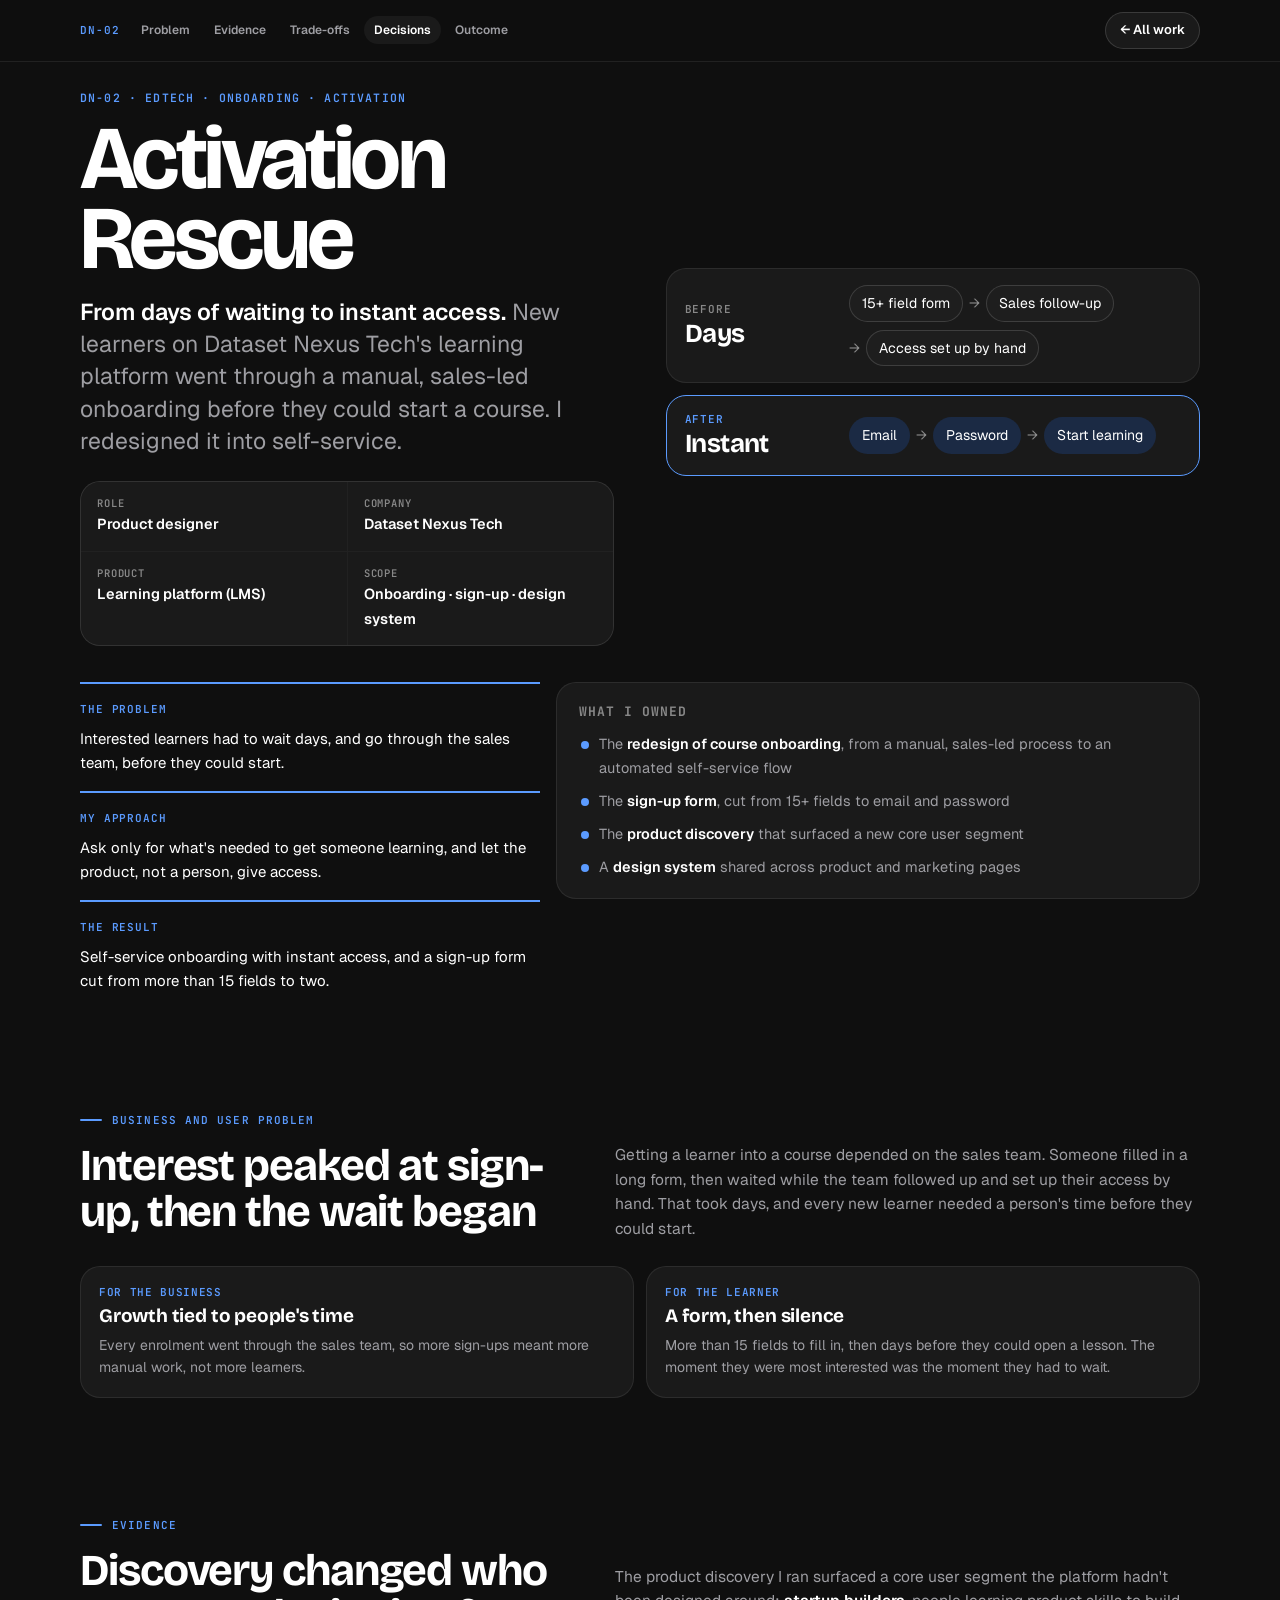
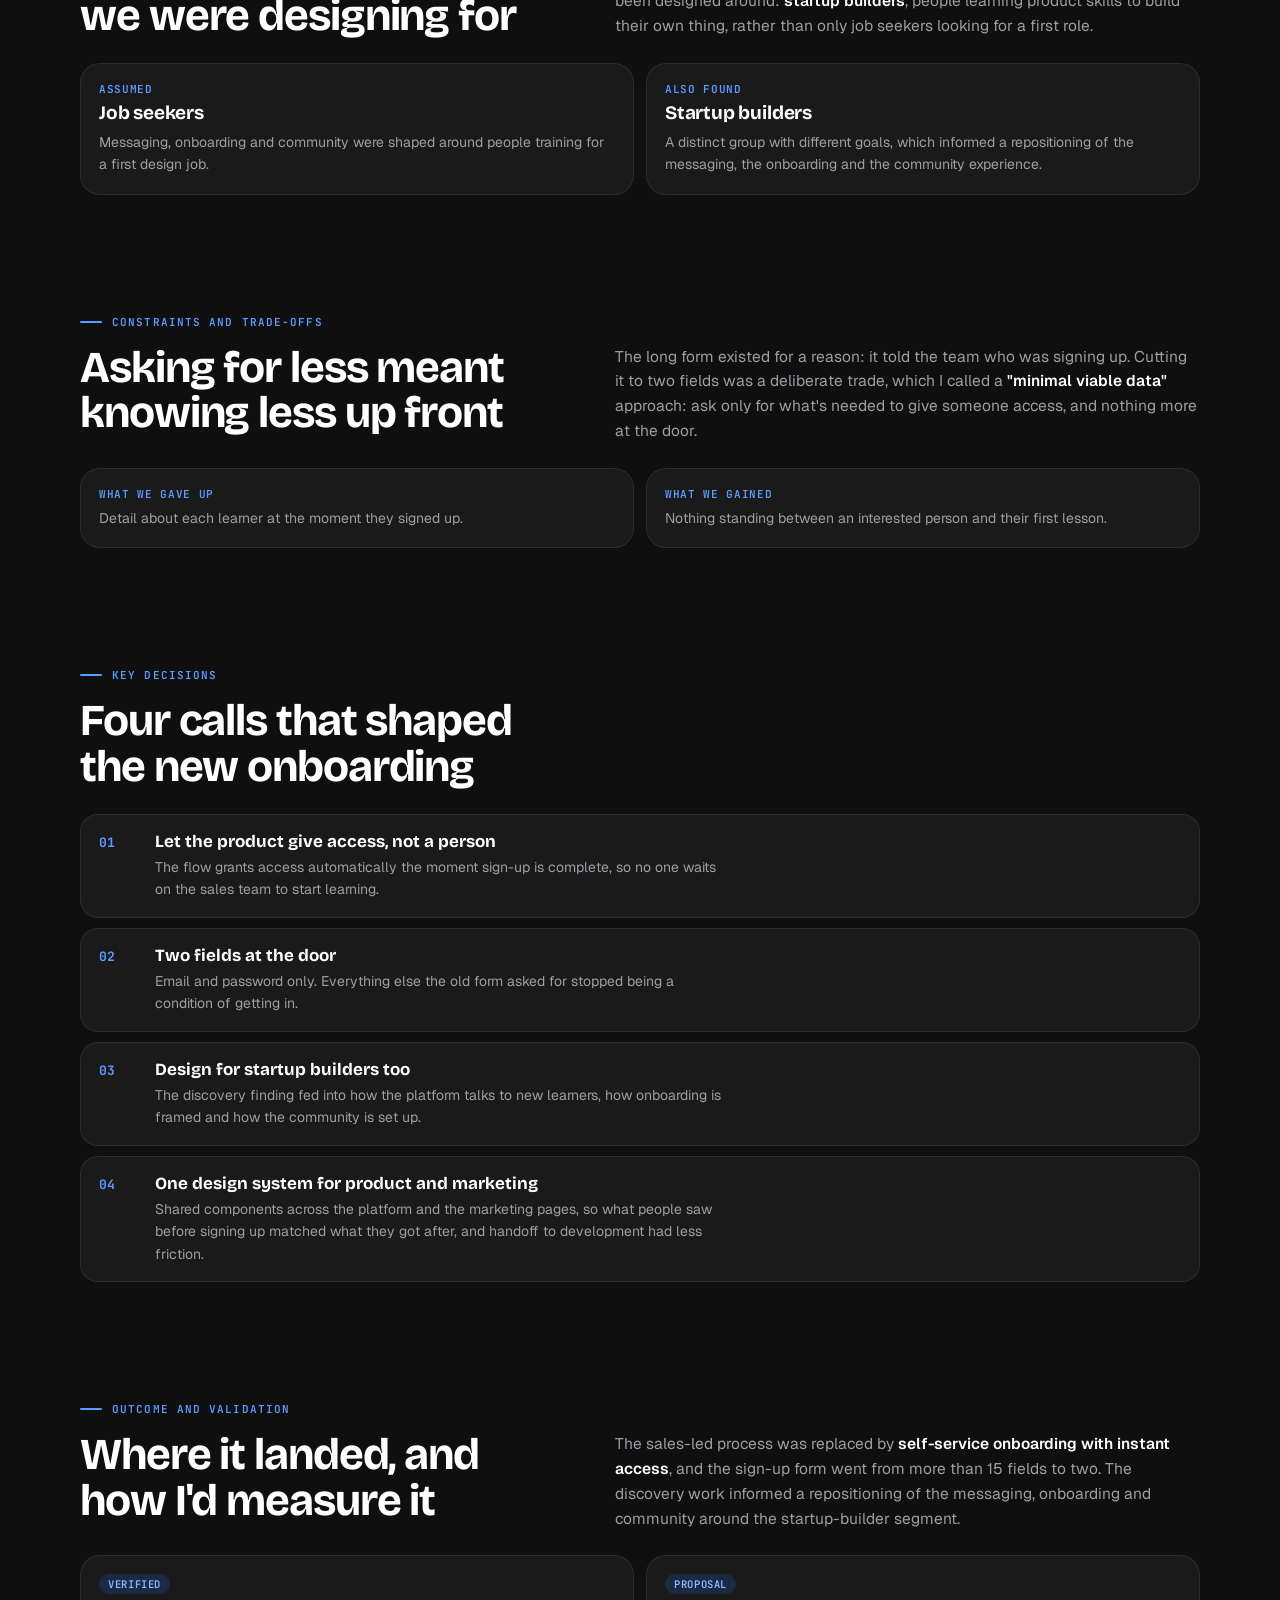
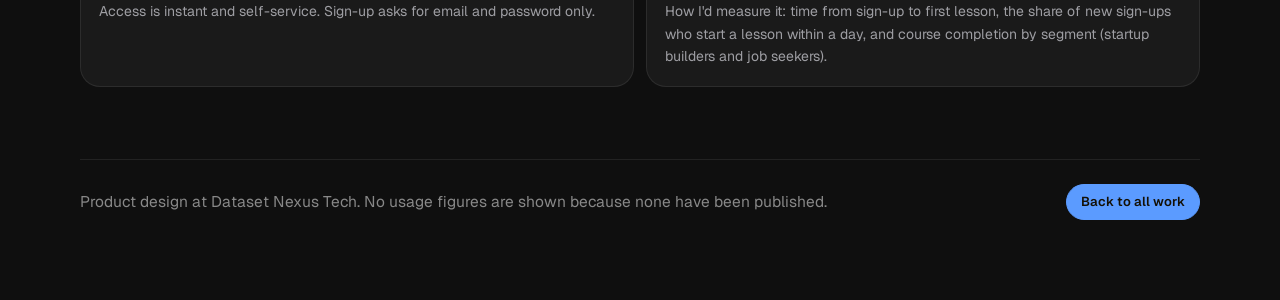
==== activation-rescue.html @ bf66db70 "Upgrade portfolio: new hero, selected work, and three new case studies Reposition the homepage aroun" ====
<!doctype html>
<html lang="en">
<head>
<meta charset="utf-8">
<meta name="viewport" content="width=device-width,initial-scale=1,viewport-fit=cover">
<meta name="description" content="Activation Rescue: how Chukwuebuka Ogoke redesigned Dataset Nexus Tech&#x27;s sales-led onboarding into self-service with instant access, and cut sign-up from 15+ fields to two.">
<meta name="color-scheme" content="light dark">
<link rel="canonical" href="https://chukwuebukasportfolio.vercel.app/activation-rescue">
<meta property="og:type" content="article">
<meta property="og:site_name" content="Ogoke Works">
<meta property="og:title" content="Activation Rescue: from days of waiting to instant access">
<meta property="og:description" content="Activation Rescue: how Chukwuebuka Ogoke redesigned Dataset Nexus Tech&#x27;s sales-led onboarding into self-service with instant access, and cut sign-up from 15+ fields to two.">
<meta property="og:url" content="https://chukwuebukasportfolio.vercel.app/activation-rescue">
<meta property="og:image" content="https://chukwuebukasportfolio.vercel.app/og.jpg">
<meta property="og:image:width" content="1200">
<meta property="og:image:height" content="630">
<meta name="twitter:card" content="summary_large_image">
<link rel="icon" href="data:image/svg+xml,%3Csvg xmlns='http://www.w3.org/2000/svg' viewBox='0 0 34 34'%3E%3Cpolygon points='17,3 31,10 17,17 3,10' fill='%232F64F2'/%3E%3Cpolygon points='3,10 17,17 17,31 3,24' fill='%232F64F2' opacity='.55'/%3E%3Cpolygon points='31,10 17,17 17,31 31,24' fill='%232F64F2' opacity='.8'/%3E%3C/svg%3E">
<style>html,body{margin:0}img{max-width:100%}[hidden]{display:none!important}:root{padding-top:env(safe-area-inset-top,0px);padding-bottom:env(safe-area-inset-bottom,0px)}</style>
<title>Activation Rescue case study · Chukwuebuka Ogoke</title>
<link rel="preconnect" href="https://fonts.googleapis.com">
<link rel="preconnect" href="https://fonts.gstatic.com" crossorigin>
<link rel="stylesheet" href="https://fonts.googleapis.com/css2?family=Bricolage+Grotesque:opsz,wght@12..96,500;12..96,700;12..96,800&family=Geist:wght@400;500;600;700&family=JetBrains+Mono:wght@500;600&display=swap">
<link rel="stylesheet" href="/assets/site.css?v=10">
</head>
<body class="case-page">
<main class="sheet" id="case">
  <article class="cs t-dnt" id="csBody" aria-labelledby="csTitle">
    <div class="bar-top">
      <span class="crumb">DN-02</span>
      <nav class="toc" id="csToc" aria-label="Case study sections">
        <a href="#cs-problem">Problem</a><a href="#cs-evidence">Evidence</a><a href="#cs-constraints">Trade-offs</a><a href="#cs-decisions">Decisions</a><a href="#cs-experience" class="todo-link">Experience</a><a href="#cs-edges" class="todo-link">Edge cases</a><a href="#cs-outcome">Outcome</a><a href="#cs-reflection" class="todo-link">Reflection</a>
      </nav>
      <a class="x" id="csClose" href="/" data-home>← All work</a>
    </div>

    <div class="cover">
      <div class="ctext">
        <p class="kick">DN-02 · Edtech · Onboarding · Activation</p>
        <h1 id="csTitle">Activation Rescue</h1>
        <p class="lead"><b>From days of waiting to instant access.</b> New learners on Dataset Nexus Tech's learning platform went through a manual, sales-led onboarding before they could start a course. I redesigned it into self-service.</p>
        <div class="meta">
          <div><span>Role</span><b>Product designer</b></div>
          <div><span>Company</span><b>Dataset Nexus Tech</b></div>
          <div><span>Product</span><b>Learning platform (LMS)</b></div>
          <div><span>Scope</span><b>Onboarding · sign-up · design system</b></div>
        </div>
        <p class="todo">Add team size, timeline (start and end of this project) and current status of the flow.</p>
      </div>
      <div class="cart cart-flow" aria-hidden="true">
        <div class="journey">
          <div class="jrow"><span class="jk">Before<b>Days</b></span><ol><li><span>15+ field form</span></li><li><span>Sales follow-up</span></li><li><span>Access set up by hand</span></li></ol></div>
          <div class="jrow after"><span class="jk">After<b>Instant</b></span><ol><li><span>Email</span></li><li><span>Password</span></li><li><span>Start learning</span></li></ol></div>
        </div>
      </div>
    </div>
    <div class="summary">
    <div class="glance">
      <div><span>The problem</span><p>Interested learners had to wait days, and go through the sales team, before they could start.</p></div>
      <div><span>My approach</span><p>Ask only for what's needed to get someone learning, and let the product, not a person, give access.</p></div>
      <div><span>The result</span><p>Self-service onboarding with instant access, and a sign-up form cut from more than 15 fields to two.</p></div>
    </div>
    <div class="owned">
      <h2>What I owned</h2>
      <ul>
        <li>The <b>redesign of course onboarding</b>, from a manual, sales-led process to an automated self-service flow</li>
        <li>The <b>sign-up form</b>, cut from 15+ fields to email and password</li>
        <li>The <b>product discovery</b> that surfaced a new core user segment</li>
        <li>A <b>design system</b> shared across product and marketing pages</li>
      </ul>
    </div>
    </div>

    <section id="cs-problem">
      <span class="eb">Business and user problem</span>
      <h2>Interest peaked at sign-up, then the wait began</h2>
      <p>Getting a learner into a course depended on the sales team. Someone filled in a long form, then waited while the team followed up and set up their access by hand. That took days, and every new learner needed a person's time before they could start.</p>
      <div class="cards">
        <div class="card"><span class="k">For the business</span><h3>Growth tied to people's time</h3><p>Every enrolment went through the sales team, so more sign-ups meant more manual work, not more learners.</p></div>
        <div class="card"><span class="k">For the learner</span><h3>A form, then silence</h3><p>More than 15 fields to fill in, then days before they could open a lesson. The moment they were most interested was the moment they had to wait.</p></div>
      </div>
      <p class="todo">Confirm the before-steps shown above (form → sales follow-up → access by hand), and add anything you know about where people dropped off.</p>
    </section>

    <section id="cs-evidence">
      <span class="eb">Evidence</span>
      <h2>Discovery changed who we were designing for</h2>
      <p>The product discovery I ran surfaced a core user segment the platform hadn't been designed around: <b>startup builders</b>, people learning product skills to build their own thing, rather than only job seekers looking for a first role.</p>
      <div class="cards">
        <div class="card"><span class="k">Assumed</span><h3>Job seekers</h3><p>Messaging, onboarding and community were shaped around people training for a first design job.</p></div>
        <div class="card"><span class="k">Also found</span><h3>Startup builders</h3><p>A distinct group with different goals, which informed a repositioning of the messaging, the onboarding and the community experience.</p></div>
      </div>
      <p class="todo">Add how discovery was done (interviews, surveys, sign-up data), roughly how many people, and one or two things you heard that made the startup-builder segment clear. No names needed.</p>
    </section>

    <section id="cs-constraints">
      <span class="eb">Constraints and trade-offs</span>
      <h2>Asking for less meant knowing less up front</h2>
      <p>The long form existed for a reason: it told the team who was signing up. Cutting it to two fields was a deliberate trade, which I called a <b>"minimal viable data"</b> approach: ask only for what's needed to give someone access, and nothing more at the door.</p>
      <div class="cards">
        <div class="card"><span class="k">What we gave up</span><p>Detail about each learner at the moment they signed up.</p></div>
        <div class="card"><span class="k">What we gained</span><p>Nothing standing between an interested person and their first lesson.</p></div>
      </div>
      <p class="todo">Say what happened to the information the old form collected: was it asked later, dropped, or gathered another way? Add any technical or business constraints (payment, course access rules, the LMS itself).</p>
    </section>

    <section id="cs-decisions">
      <span class="eb">Key decisions</span>
      <h2>Four calls that shaped the new onboarding</h2>
      <ol class="finds">
        <li><b>Let the product give access, not a person</b><p>The flow grants access automatically the moment sign-up is complete, so no one waits on the sales team to start learning.</p></li>
        <li><b>Two fields at the door</b><p>Email and password only. Everything else the old form asked for stopped being a condition of getting in.</p></li>
        <li><b>Design for startup builders too</b><p>The discovery finding fed into how the platform talks to new learners, how onboarding is framed and how the community is set up.</p></li>
        <li><b>One design system for product and marketing</b><p>Shared components across the platform and the marketing pages, so what people saw before signing up matched what they got after, and handoff to development had less friction.</p></li>
      </ol>
    </section>

    <section id="cs-experience" class="todo-sec">
      <span class="eb">Product experience</span>
      <h2>The new flow, screen by screen</h2>
      <p class="todo">Add screenshots or redrawn versions of: the old sign-up form, the new two-field sign-up, and the first screen a learner lands on with access. If the screens are confidential, a simplified redraw is fine; we'll label it as one.</p>
    </section>

    <section id="cs-edges" class="todo-sec">
      <span class="eb">Edge cases</span>
      <h2>What a two-field sign-up still has to handle</h2>
      <p class="todo">List the cases the new flow handled, for example: someone who already has an account, an email typo, paid versus free courses, a learner who signs up but never starts. Only include the ones you actually designed for.</p>
    </section>

    <section id="cs-outcome">
      <span class="eb">Outcome and validation</span>
      <h2>Where it landed, and how I'd measure it</h2>
      <p>The sales-led process was replaced by <b>self-service onboarding with instant access</b>, and the sign-up form went from more than 15 fields to two. The discovery work informed a repositioning of the messaging, onboarding and community around the startup-builder segment.</p>
      <div class="cards">
        <div class="card"><span class="label">Verified</span><p>Access is instant and self-service. Sign-up asks for email and password only.</p></div>
        <div class="card"><span class="label">Proposal</span><p>How I'd measure it: time from sign-up to first lesson, the share of new sign-ups who start a lesson within a day, and course completion by segment (startup builders and job seekers).</p></div>
      </div>
      <p class="todo">If you have any before/after numbers (sign-ups, time to first lesson, completion), add them here with their source. Otherwise this section stays as it is.</p>
      <div class="end">
        <span class="note" style="color:var(--c-4)">Product design at Dataset Nexus Tech. No usage figures are shown because none have been published.</span>
        <a class="x gold" id="csClose2" href="/" data-home>Back to all work</a>
      </div>
    </section>

    <section id="cs-reflection" class="todo-sec">
      <span class="eb">Reflection</span>
      <h2>What I'd do differently</h2>
      <p class="todo">One or two honest sentences: what you learned, what you'd test next, or what you'd change about the approach.</p>
    </section>

  </article>
</main>
<div class="lb" id="lb" hidden><img id="lbImg" alt=""><p id="lbCap"></p></div>
<script src="/assets/case.js?v=7" defer></script>
</body>
</html>
---- assets/site.css ----
/* Layout: "Site plan". A drafting-paper shell: statement hero, the BetAlmighty case study as the featured work,
   the isometric city as an interactive index of everything in progress, then principles, about and contact.
   The case study keeps BetAlmighty's own dark gold tokens and lives at /betalmighty. */
:root{
  --bg:#F3F1EC; --bg2:#FAF9F6; --surface:rgba(255,255,255,.78); --solid:#FFFFFF;
  --line:rgba(36,32,24,.11); --ink:#17181C; --muted:#5D5F66; --faint:#6A6C73;
  --accent:#2F5BEA; --accent-soft:rgba(47,91,234,.10); --on-accent:#FFFFFF;
  --good:#167851; --good-soft:rgba(22,120,81,.11); --warn:#925E05; --warn-soft:rgba(146,94,5,.11);
  --violet:#6B4DE0; --violet-soft:rgba(107,77,224,.12);
  --shadow:0 10px 30px rgba(40,34,22,.08), 0 1px 0 rgba(255,255,255,.6) inset;
  --display:"Bricolage Grotesque", "Trebuchet MS", system-ui, sans-serif;
  --body:"Geist", "Segoe UI", system-ui, sans-serif;
  --mono:"JetBrains Mono", ui-monospace, "SFMono-Regular", Menlo, monospace;
  --r:16px;
  /* type: Bricolage only for display moments, Geist for everything that is read */
  --t-display:700 clamp(38px,6.4vw,84px)/1.02 var(--display);
  --t-name:700 clamp(24px,2.8vw,34px)/1.05 var(--display);
  --t-h2:600 clamp(28px,3.6vw,44px)/1.08 var(--body);
  --t-h3:600 21px/1.2 var(--body);
  --t-body:17px;
  --t-label:600 11.5px/1.3 var(--mono);   /* uppercase eyebrows */
  --t-meta:500 13px/1.4 var(--mono);      /* times, codes, places */
  /* project colours come from the buildings on the map */
  --p-ba:#E8A020;
}
@media (prefers-color-scheme: dark){:root:not([data-theme="light"]){
  --bg:#0E0F12; --bg2:#17191E; --surface:rgba(24,26,31,.86); --solid:#181A1F;
  --line:rgba(236,232,222,.11); --ink:#ECEAE4; --muted:#A3A39E; --faint:#84857E;
  --accent:#7DA3FF; --accent-soft:rgba(125,163,255,.15); --on-accent:#0A1325;
  --good:#4FD39C; --good-soft:rgba(79,211,156,.13); --warn:#F3BA58; --warn-soft:rgba(243,186,88,.14);
  --violet:#A894FF; --violet-soft:rgba(168,148,255,.14);
  --shadow:0 14px 36px rgba(0,0,0,.45), 0 1px 0 rgba(255,255,255,.04) inset;
  color-scheme:dark}}
:root[data-theme="dark"]{
  --bg:#0E0F12; --bg2:#17191E; --surface:rgba(24,26,31,.86); --solid:#181A1F;
  --line:rgba(236,232,222,.11); --ink:#ECEAE4; --muted:#A3A39E; --faint:#84857E;
  --accent:#7DA3FF; --accent-soft:rgba(125,163,255,.15); --on-accent:#0A1325;
  --good:#4FD39C; --good-soft:rgba(79,211,156,.13); --warn:#F3BA58; --warn-soft:rgba(243,186,88,.14);
  --violet:#A894FF; --violet-soft:rgba(168,148,255,.14);
  --shadow:0 14px 36px rgba(0,0,0,.45), 0 1px 0 rgba(255,255,255,.04) inset;
  color-scheme:dark}

*{box-sizing:border-box}
body{background:var(--bg);color:var(--ink);font:15px/1.5 var(--body);-webkit-font-smoothing:antialiased}
button{font:inherit;color:inherit;cursor:pointer}
:focus-visible{outline:2px solid var(--accent);outline-offset:2px;border-radius:6px}
.wrap{padding-inline:clamp(16px,4vw,40px);padding-block:10px 24px;max-width:1280px;margin-inline:auto}
html{scroll-behavior:smooth}
@media (prefers-reduced-motion: reduce){html{scroll-behavior:auto}}

/* top bar */
.top{position:sticky;top:10px;z-index:10;display:flex;align-items:center;gap:8px;background:var(--surface);border:1px solid var(--line);border-radius:999px;padding:6px 6px 6px 14px;box-shadow:var(--shadow);backdrop-filter:blur(14px);-webkit-backdrop-filter:blur(14px)}
.brand{display:flex;align-items:center;gap:9px;min-width:0;color:inherit;text-decoration:none;margin-right:auto}
.brand svg{flex:none}
.brand b{font:700 17px/1 var(--display);letter-spacing:-.01em;white-space:nowrap}
.nav{display:flex;gap:2px}
.nav a{color:var(--muted);text-decoration:none;font-size:14px;font-weight:500;padding:8px 12px;border-radius:999px}
.nav a:hover{color:var(--ink);background:var(--accent-soft)}
@keyframes ping{0%{box-shadow:0 0 0 0 var(--good-soft)}70%{box-shadow:0 0 0 7px transparent}100%{box-shadow:0 0 0 0 transparent}}
.tbtn{display:inline-flex;align-items:center;gap:7px;border:1px solid var(--line);background:var(--solid);color:var(--ink);border-radius:999px;padding:8px 14px;font-weight:600;font-size:13px;text-decoration:none;white-space:nowrap}
.tbtn:hover{border-color:var(--accent)}
.tbtn.solid{background:var(--ink);color:var(--bg);border-color:var(--ink)}
.tbtn.solid:hover{filter:brightness(1.15)}
@media (max-width:640px){.nav{display:none}.top{top:8px}}

/* intro */
.intro{padding:clamp(56px,11vw,140px) 0 clamp(40px,7vw,88px);display:grid;gap:22px;justify-items:start}
.who{display:flex;align-items:center;gap:14px}
.who p{margin:0}
.who .nm{font:var(--t-name);letter-spacing:-.02em}
.who .rl{margin-top:4px;font:var(--t-meta);color:var(--muted)}
.intro h1{margin:0;font:var(--t-display);letter-spacing:-.03em;max-width:19ch;text-wrap:balance}
.intro .sub{margin:0;font-size:clamp(17px,1.9vw,21px);line-height:1.5;color:var(--muted);max-width:58ch}

/* hero: statement beside the city; the sky follows the site theme */
.intro{display:grid;grid-template-columns:minmax(0,5fr) minmax(0,7fr);gap:clamp(28px,4vw,56px);align-items:center;justify-items:stretch;padding:clamp(36px,6vw,80px) 0 clamp(48px,7vw,96px)}
.itext{display:grid;gap:20px;justify-items:start;min-width:0}
.intro h1{font-size:clamp(34px,3.7vw,58px);max-width:13ch;overflow-wrap:break-word}
.intro .sub{font-size:clamp(16.5px,1.5vw,18.5px)}
.actions{display:flex;flex-wrap:wrap;align-items:center;gap:10px 12px;margin-top:4px}
.btn{display:inline-flex;align-items:center;gap:9px;border-radius:999px;padding:13px 20px;font:600 15px/1 var(--body);text-decoration:none;cursor:pointer;transition:transform .2s,filter .2s,border-color .2s}
.btn.solid{background:var(--ink);color:var(--bg);border:0}
.btn.solid:hover{filter:brightness(1.15)}
.btn.gold{background:var(--p-ba);color:#141005;border:0}
.btn.gold:hover{filter:brightness(1.06);transform:translateX(2px)}
.btn.line{background:transparent;color:var(--ink);border:1.5px solid var(--ink)}
.btn.line:hover{border-color:var(--accent);color:var(--accent)}
.hcity{position:relative;margin:0;border-radius:32px;overflow:hidden;aspect-ratio:7/5;border:1px solid var(--line);background:var(--sky);isolation:isolate;box-shadow:var(--shadow)}
.hcity::before{content:"";position:absolute;inset:0;z-index:-1;opacity:0;transition:opacity .6s;
  background-image:radial-gradient(1.2px 1.2px at 12% 18%,#fff 98%,transparent),radial-gradient(1px 1px at 28% 9%,#fff 98%,transparent),radial-gradient(1.4px 1.4px at 47% 22%,#fff 98%,transparent),radial-gradient(1px 1px at 63% 12%,#fff 98%,transparent),radial-gradient(1.2px 1.2px at 81% 25%,#fff 98%,transparent),radial-gradient(1px 1px at 92% 8%,#fff 98%,transparent),radial-gradient(1px 1px at 6% 34%,#fff 98%,transparent),radial-gradient(1.2px 1.2px at 72% 34%,#fff 98%,transparent)}
.hcity[data-sky="night"]::before{opacity:.8}
.hcity[data-sky="day"]{--sky:linear-gradient(180deg,#CFE2F5 0%,#E9EEF1 58%,#F1EFE8 100%);--cap:rgba(255,255,255,.85);--capink:#17181C}
.hcity[data-sky="night"]{--sky:linear-gradient(180deg,#070C1C 0%,#111A36 55%,#1D1F3A 100%);--cap:rgba(14,16,28,.75);--capink:#E9ECF5}
#heroScene{position:absolute;inset:0;width:100%;height:100%}
#heroScene .bld{cursor:pointer;transition:transform .35s cubic-bezier(.2,.8,.2,1)}
#heroScene .bld:hover{transform:translateY(-7px)}
.hexplore{position:absolute;right:14px;bottom:14px;display:inline-flex;align-items:center;gap:7px;border:0;cursor:pointer;font:600 13px var(--body);color:var(--capink);background:var(--cap);backdrop-filter:blur(8px);padding:8px 13px;border-radius:999px}
.hexplore:hover{filter:brightness(1.08)}
.hlabels .plabel{font-size:12px;padding:5px 10px 5px 7px}
.hlabels .plabel small{display:inline}
@media (max-width:960px){
  .intro{grid-template-columns:1fr;padding-top:28px;gap:18px}
  /* narrow screens: the city sits right under the headline, then the detail */
  .itext{display:contents}
  .intro .who{order:1}.intro h1{order:2}.hcity{order:3;margin:4px 0}.intro .sub{order:4}.actions{order:5}
  .intro h1{font-size:clamp(36px,9vw,56px)}
  .hcity{aspect-ratio:4/3}
}
@media (max-width:480px){.itext{gap:16px}.hexplore span{display:none}}

/* featured case study: a window into BetAlmighty's own world */
.feature{position:relative;display:grid;grid-template-columns:minmax(0,1fr) minmax(0,1fr);gap:clamp(24px,4vw,56px);align-items:center;overflow:hidden;
  background:radial-gradient(90% 120% at 85% 10%, #3E371F 0%, #161411 45%, #0F0F0F 75%);color:#fff;border-radius:32px;padding:clamp(28px,5vw,64px);scroll-margin-top:90px;isolation:isolate;background-color:#121110}
.feature::after{content:"";position:absolute;inset:0;border-radius:inherit;border:1px solid rgba(255,255,255,.08);pointer-events:none}
.ftext{display:grid;gap:18px;justify-items:start;font-family:var(--body)}
.feb{font:var(--t-label);letter-spacing:.08em;text-transform:uppercase;color:var(--p-ba)}
.feature h2{margin:0;font:700 clamp(34px,4.6vw,60px)/1 var(--display);letter-spacing:-.03em;text-wrap:balance}
.feature p{margin:0;color:#B5B5B9;font-size:clamp(15.5px,1.4vw,17.5px);max-width:46ch}
.fstats{display:grid;grid-template-columns:repeat(3,minmax(0,1fr));gap:1px;margin:6px 0 4px;background:rgba(255,255,255,.08);border:1px solid rgba(255,255,255,.08);border-radius:18px;overflow:hidden;width:100%}
.fstats div{background:rgba(20,19,17,.92);padding:14px}
.fstats dt{font:700 30px/1 var(--display);color:#E8A020;font-variant-numeric:tabular-nums}
.fstats dd{margin:6px 0 0;font-size:12.5px;line-height:1.35;color:#9E9EA3}
.fcta{display:inline-flex;align-items:center;gap:10px;background:#E8A020;color:#141005;font-weight:700;font-size:15px;text-decoration:none;padding:13px 20px;border-radius:999px;transition:transform .2s, filter .2s}
.fcta:hover{filter:brightness(1.07);transform:translateX(2px)}
.fart{position:relative;display:flex;justify-content:center;align-items:flex-end;min-height:clamp(320px,38vw,520px)}
.fart img{width:min(42%,230px);height:auto;border-radius:clamp(18px,2.4vw,30px);border:5px solid #050505;box-shadow:0 30px 60px rgba(0,0,0,.55);transition:transform .5s cubic-bezier(.2,.8,.2,1)}
.fart img:nth-child(1){transform:translate(28%,6%) rotate(-7deg)}
.fart img:nth-child(2){position:relative;z-index:2}
.fart img:nth-child(3){transform:translate(-28%,6%) rotate(7deg)}
.feature:hover .fart img:nth-child(1){transform:translate(22%,3%) rotate(-9deg)}
.feature:hover .fart img:nth-child(3){transform:translate(-22%,3%) rotate(9deg)}
@media (max-width:860px){.feature{grid-template-columns:1fr}.fart{order:-1;min-height:0;margin-bottom:-8px}.fart img{width:min(34%,190px)}}
@media (max-width:480px){.fstats{grid-template-columns:1fr}.fstats div{display:flex;gap:12px;align-items:baseline}.fstats dd{margin:0}}

/* sections */
.block{padding-top:clamp(72px,10vw,128px);display:grid;gap:28px;scroll-margin-top:70px}
.bh{display:grid;gap:12px;max-width:760px}
.bh h2{margin:0;font:var(--t-h2);letter-spacing:-.025em;text-wrap:balance}
.bh p{margin:0;color:var(--muted);font-size:var(--t-body);max-width:60ch}
.drafts{display:grid;grid-template-columns:repeat(auto-fit,minmax(260px,1fr));gap:14px}
.draft{all:unset;box-sizing:border-box;cursor:pointer;display:grid;gap:10px;align-content:start;background:var(--solid);border:1px solid var(--line);border-radius:22px;padding:20px;transition:border-color .2s, transform .2s}
.draft:hover{border-color:var(--accent);transform:translateY(-2px)}
.draft:focus-visible{outline:2px solid var(--accent);outline-offset:3px}
.draft .dh{display:flex;justify-content:space-between;align-items:center;gap:10px}
.draft code{font:var(--t-label);letter-spacing:.06em;color:var(--faint);display:inline-flex;align-items:center;gap:7px}
.draft code::before{content:"";width:8px;height:8px;border-radius:3px;background:var(--pc,var(--faint))}
.draft h3{margin:0;font:var(--t-h3);letter-spacing:-.01em}
.draft .sec{font-size:13px;color:var(--muted);margin-top:-6px}
.draft p{margin:0;font-size:14.5px;color:var(--muted)}
.draft .thumb{display:block;height:150px;margin:-20px -20px 4px;border-radius:22px 22px 0 0;background:linear-gradient(180deg,color-mix(in srgb,var(--pc) 14%,var(--bg2)),var(--bg2));border-bottom:1px solid var(--line);overflow:hidden}
.draft .thumb svg{width:100%;height:100%;display:block;padding:14px 0 6px}
.draft:hover .thumb svg{transform:translateY(-3px);transition:transform .3s}
.stage{display:flex;align-items:center;gap:4px;flex-wrap:wrap}
.stage i{width:22px;height:5px;border-radius:3px;background:var(--line)}
.stage i.on{background:var(--pc)}
.stage small{margin-left:6px;font:var(--t-meta);font-size:12px;color:var(--muted)}
.draft .role{font-size:13px;color:var(--faint)}
.draft .role b{color:var(--ink);font-weight:600}
.pipe{list-style:none;margin:0;padding:0;display:grid;grid-template-columns:repeat(5,minmax(0,1fr));gap:12px;counter-reset:pp;position:relative}
.pipe::before{content:"";position:absolute;left:0;right:0;top:15px;height:2px;background:repeating-linear-gradient(90deg,var(--accent) 0 8px,transparent 8px 14px);opacity:.5}
.pipe li{counter-increment:pp;position:relative;display:grid;gap:6px;align-content:start}
.pipe li::before{content:counter(pp);width:32px;height:32px;border-radius:50%;display:grid;place-items:center;background:var(--bg);border:2px solid var(--accent);color:var(--accent);font:700 13px var(--mono)}
.pipe b{font:var(--t-h3);font-size:17px;margin-top:6px}
.pipe p{margin:0;color:var(--muted);font-size:14.5px}
.pipelink{justify-self:start;display:inline-flex;align-items:center;gap:8px;color:var(--ink);font-weight:600;text-decoration:none;border-bottom:1.5px solid var(--accent);padding-bottom:2px}
.pipelink:hover{color:var(--accent)}
@media (max-width:860px){.pipe{grid-template-columns:1fr;gap:16px}.pipe::before{left:15px;right:auto;top:0;bottom:0;width:2px;height:auto;background:repeating-linear-gradient(180deg,var(--accent) 0 8px,transparent 8px 14px)}.pipe li{grid-template-columns:32px 1fr;column-gap:14px}.pipe li::before{grid-row:span 2}.pipe b{margin-top:5px}}
#process .prin{margin-top:28px}
.prin{list-style:none;margin:0;padding:0;display:grid;grid-template-columns:repeat(auto-fit,minmax(240px,1fr));gap:14px;counter-reset:p}
.prin li{counter-increment:p;border-top:2px solid var(--ink);padding-top:18px;display:grid;gap:8px}
.prin li::before{content:"0" counter(p);font:var(--t-label);color:var(--accent)}
.prin b{font:var(--t-h3);letter-spacing:-.01em}
.prin p{margin:0;color:var(--muted);font-size:15px}
.about{grid-template-columns:minmax(0,1.3fr) minmax(0,1fr);align-items:start;column-gap:clamp(24px,5vw,72px)}
.skills{list-style:none;margin:6px 0 0;padding:0;display:flex;flex-wrap:wrap;gap:8px}
.skills li{font-size:13px;font-weight:500;border:1px solid var(--line);background:var(--solid);border-radius:999px;padding:6px 12px}
.contact{background:var(--solid);border:1px solid var(--line);border-radius:26px;padding:clamp(22px,3vw,32px);display:grid;gap:12px;justify-items:start}
.contact h3{margin:0;font:600 24px/1.15 var(--body);letter-spacing:-.015em}
.contact p{margin:0;color:var(--muted)}
.contact .fcta{background:var(--ink);color:var(--bg);overflow-wrap:anywhere}
@media (max-width:860px){.about{grid-template-columns:1fr}}
.foot{display:flex;justify-content:space-between;gap:12px;flex-wrap:wrap;border-top:1px solid var(--line);margin-top:clamp(72px,9vw,120px);padding:22px 0 8px;font-size:13px;color:var(--faint)}
.foot a{color:var(--muted)}

/* city explorer: full screen only, opened from the hero, buttons and cards */
.plan{display:none}
.plan.full{display:block;position:fixed;inset:0;z-index:30;background:var(--bg)}
.plan.full .map{position:absolute;inset:0;height:auto;border:0;border-radius:0}
.zoom .i-on{display:none}
.zoom .i-off{display:block}
.fhint{display:none}
.plan.full .fhint{display:block;position:absolute;left:50%;top:16px;transform:translateX(-50%);font:var(--t-meta);font-size:12px;color:var(--muted);background:var(--surface);border:1px solid var(--line);padding:7px 12px;border-radius:999px;white-space:nowrap;pointer-events:none}
.plan.full .panel{position:absolute;z-index:3;left:16px;top:68px;width:min(360px,calc(100% - 32px));max-height:calc(100% - 84px);overflow:auto;background:var(--solid)}
.plan.full .zoom{top:16px;right:16px}
.plan.full .key{left:auto;right:16px;bottom:16px}
.xclose{position:absolute;z-index:4;left:16px;top:16px;display:inline-flex;align-items:center;gap:8px;border:1px solid var(--line);background:var(--solid);color:var(--ink);border-radius:999px;padding:9px 14px;font:600 13.5px var(--body);cursor:pointer;box-shadow:var(--shadow)}
.xclose:hover{border-color:var(--accent);color:var(--accent)}
body:has(.plan.full){overflow:hidden}
@media (max-width:760px){
  .plan.full .panel{left:8px;right:8px;top:auto;bottom:8px;width:auto;max-height:44dvh;border-radius:22px}
  .plan.full .fhint,.plan.full .key{display:none}
  .xclose{left:8px;top:8px}
  .plan.full .zoom{top:8px;right:8px}
}

.map{position:relative;height:clamp(340px,52vw,600px);border-radius:28px;overflow:hidden;border:1px solid var(--line);
  background:radial-gradient(120% 90% at 45% 40%, var(--bg2), var(--bg) 70%);touch-action:pan-y}
#scene{position:absolute;inset:0;width:100%;height:100%;cursor:grab;user-select:none;touch-action:none}
#scene.drag{cursor:grabbing}
.bld{cursor:pointer;transition:opacity .25s, filter .2s}
.bld:hover,.bld:focus-visible{filter:brightness(1.07) saturate(1.1);outline:none}
.bld.dim{opacity:.22}
.zoom{position:absolute;right:12px;top:12px;display:grid;gap:4px;background:var(--surface);border:1px solid var(--line);border-radius:12px;padding:4px;box-shadow:var(--shadow)}
.zoom button{width:32px;height:32px;border:0;border-radius:8px;background:transparent;display:grid;place-items:center;color:var(--muted)}
.zoom button:hover{background:var(--accent-soft);color:var(--accent)}
.plabels{position:absolute;inset:0;pointer-events:none;overflow:hidden}
.plabel{position:absolute;left:0;top:0;pointer-events:auto;display:flex;align-items:center;gap:7px;white-space:nowrap;
  font:600 12.5px/1 var(--body);color:var(--ink);background:var(--solid);border:1px solid var(--line);border-radius:999px;padding:6px 11px 6px 8px;
  box-shadow:0 4px 14px rgba(0,0,0,.10);cursor:pointer;transition:background .15s,color .15s,box-shadow .15s}
.plabel i{width:9px;height:9px;border-radius:50%;background:var(--pc);flex:none}
.plabel small{display:none;font:var(--t-meta);font-size:11.5px;color:var(--muted)}
.plabel:hover small,.plabel:focus-visible small,.plabel.on small{display:inline}
.plabel:hover{box-shadow:0 6px 18px rgba(0,0,0,.16)}
.plabel.on{background:var(--ink);color:var(--bg);border-color:var(--ink);z-index:2}
.plabel.on small{color:var(--bg);opacity:.8}
.plabel.on i{box-shadow:0 0 0 2px var(--bg)}
.plabel:focus-visible{outline:2px solid var(--accent);outline-offset:2px}
.plabel[hidden]{display:none}
.key{position:absolute;left:12px;bottom:12px;display:flex;flex-wrap:wrap;gap:4px 12px;font-size:12px;font-weight:500;color:var(--muted);background:var(--surface);border:1px solid var(--line);padding:6px 12px;border-radius:999px;backdrop-filter:blur(10px)}
.key span{display:inline-flex;align-items:center;gap:6px}

.hud{background:var(--surface);border:1px solid var(--line);border-radius:24px;box-shadow:var(--shadow);min-width:0}

/* panel */
.panel{padding:16px;display:grid;gap:14px;align-content:start}
.ph{display:flex;justify-content:space-between;gap:10px;align-items:flex-start}
.ph>div{min-width:0}
.panel>*{min-width:0}
.ph .eyebrow{display:block;white-space:nowrap;overflow:hidden;text-overflow:ellipsis}
.eyebrow{font:var(--t-label);letter-spacing:.08em;text-transform:uppercase;color:var(--muted)}
.ph h2{margin:4px 0 0;font:800 26px/1.05 var(--display);letter-spacing:-.02em;text-wrap:balance}
.pill{font:600 11px var(--mono);padding:5px 9px;border-radius:999px;white-space:nowrap;background:var(--accent-soft);color:var(--accent)}
.pill.good{background:var(--good-soft);color:var(--good)}
.pill.warn{background:var(--warn-soft);color:var(--warn)}
.pill.violet{background:var(--violet-soft);color:var(--violet)}
.sum{margin:0;color:var(--muted);font-size:14px;max-width:65ch}
.stats{display:grid;grid-template-columns:1fr 1fr;gap:8px}
.stats>div{background:var(--bg);border:1px solid var(--line);border-radius:12px;padding:10px 12px;min-width:0}
.stats span{display:block;font-size:12px;color:var(--muted)}
.stats b{font:700 18px/1.25 var(--display);font-variant-numeric:tabular-nums}
.stats b.rl{font-size:15px;line-height:1.3}
.bar{display:block;height:5px;border-radius:5px;background:var(--line);margin-top:7px;overflow:hidden}
.bar em{display:block;height:100%;background:var(--accent);border-radius:5px}
.panel h3{margin:0;display:flex;justify-content:space-between;font:700 13px var(--body)}
.panel h3 span{font-weight:500;color:var(--faint)}
.inv{list-style:none;margin:0;padding:0;display:grid;gap:2px}
.inv li{display:flex;align-items:center;gap:10px;padding:8px 2px;border-bottom:1px solid var(--line);font-size:14px;min-width:0}
.inv li:last-child{border-bottom:0}
.inv .sq{width:26px;height:26px;border-radius:8px;flex:none;display:grid;place-items:center;font:700 11px var(--mono)}
.inv .nm{flex:1;min-width:0}
.tag{font:600 10.5px var(--mono);color:var(--muted);border:1px solid var(--line);padding:2px 7px;border-radius:6px;white-space:nowrap}
.role{font-size:13px;color:var(--muted)}
.role b{color:var(--ink);font-weight:600}
.cta{display:flex;text-decoration:none;align-items:center;justify-content:center;gap:8px;border:0;background:var(--accent);color:var(--on-accent);font-weight:700;border-radius:12px;padding:12px 14px}
.cta:hover{filter:brightness(1.08)}
.soon{font-size:13px;color:var(--faint);text-align:center;border:1px dashed var(--line);border-radius:12px;padding:10px}
.copy{display:flex;gap:8px;align-items:center;background:var(--bg);border:1px solid var(--line);border-radius:12px;padding:8px 8px 8px 12px}
.copy code{flex:1;min-width:0;font:600 13px var(--mono);overflow-wrap:anywhere;user-select:all}
.links{display:flex;gap:8px}
.links a,.links button{flex:1;text-decoration:none;font-size:14px;padding:10px 12px}
.links a.alt{background:var(--solid);color:var(--ink);border:1px solid var(--line)}
.copy button{border:1px solid var(--line);background:var(--solid);border-radius:8px;padding:5px 10px;font-size:12px;font-weight:600}
.chips{display:flex;flex-wrap:wrap;gap:6px}

/* hero + labels */
.pulse{animation:pulse 3.2s ease-in-out infinite}
@keyframes pulse{50%{opacity:.35}}
.tw{animation:tw 6s ease-in-out infinite}
@keyframes tw{50%{opacity:.35}}
/* construction sites */
.wk.walk{animation:wkwalk var(--t,5s) ease-in-out infinite alternate}
@keyframes wkwalk{to{transform:translate(var(--dx),var(--dy))}}
.wk .arm{transform-box:fill-box;transform-origin:0% 100%;animation:hammer .7s ease-in-out infinite alternate}
.wk.walk .arm{animation:none}
@keyframes hammer{from{transform:rotate(-30deg)}to{transform:rotate(30deg)}}
.wk.walk .legs line:first-child{animation:stride .35s ease-in-out infinite alternate}
@keyframes stride{to{transform:translateX(1.5px)}}
.blink{animation:blink 1s steps(2) infinite}
.spark{animation:blink .35s steps(2) infinite}
@keyframes blink{50%{opacity:0}}
.load{animation:hoist 11s ease-in-out infinite alternate}
@keyframes hoist{to{transform:translateY(var(--ly))}}
.cable{transform-box:fill-box;transform-origin:50% 0;animation:cable 11s ease-in-out infinite alternate}
@keyframes cable{to{transform:scaleY(var(--cs))}}

/* case study sheet — styled in BetAlmighty's own design tokens (deliberately single dark theme) */
[hidden]{display:none!important}
.sheet{background:#0F0F0F;min-height:100vh}
.cs{--c-bg:#0F0F0F;--c-card:#1A1A1A;--c-raise:#1E1E1E;--c-gold:#E8A020;--c-gold-b:#F5A623;--c-tint:#3E371F;--c-tint2:#241612;
  --c-ink:#FFFFFF;--c-2:#9E9EA3;--c-4:#888888;--c-line:rgba(255,255,255,.08);--c-line2:rgba(255,255,255,.14);
  --c-ok:#5AC462;--c-ok-t:#1E3320;--c-bad:#ED5F59;--c-bad-t:#251716;--c-info:#4696EC;
  --geist:"Geist",system-ui,sans-serif;
  color-scheme:dark;background:var(--c-bg);color:var(--c-ink);font:15.5px/1.6 var(--geist);
  --pi:max(clamp(16px,5vw,64px), calc((100vw - 1120px) / 2));width:100%;padding-inline:var(--pi);padding-block:0 80px;}
.cs .bar-top{position:sticky;top:0;z-index:3;display:flex;align-items:center;gap:12px;padding-block:max(12px, env(safe-area-inset-top, 0px)) 12px;background:color-mix(in srgb, var(--c-bg) 92%, transparent);backdrop-filter:blur(10px);border-bottom:1px solid var(--c-line);margin-inline:calc(-1 * var(--pi));padding-inline:var(--pi)}
.cs .crumb{font:600 11px var(--mono);letter-spacing:.08em;text-transform:uppercase;color:var(--c-gold);white-space:nowrap}
.cs .toc{display:flex;gap:4px;overflow-x:auto;flex:1;min-width:0;scrollbar-width:none}
.cs .toc::-webkit-scrollbar{display:none}
.cs .toc a{font:600 12px var(--geist);color:var(--c-2);text-decoration:none;padding:6px 10px;border-radius:999px;white-space:nowrap}
.cs .toc a:hover,.cs .toc a.on{color:var(--c-ink);background:var(--c-card)}
.cs .x{border:1px solid var(--c-line2);background:var(--c-card);color:var(--c-ink);border-radius:999px;padding:7px 14px;font-weight:600;font-size:13px;white-space:nowrap}
.cs .x:hover{border-color:var(--c-gold)}
.cs h1{font:700 clamp(48px,9vw,104px)/.9 var(--display);letter-spacing:-.04em;margin:44px 0 18px}
.cs h1 sup{font-size:.18em;color:var(--c-gold);vertical-align:top;margin-left:.15em;top:.6em;position:relative}
.cs .lead{font-size:clamp(18px,2.4vw,23px);line-height:1.4;color:var(--c-2);max-width:40ch;margin:0}
.cs .lead b{color:var(--c-ink);font-weight:600}
.cs .meta{display:grid;grid-template-columns:repeat(auto-fit,minmax(140px,1fr));gap:1px;margin:32px 0 0;background:var(--c-line);border:1px solid var(--c-line);border-radius:20px;overflow:hidden}
.cs .meta div{background:var(--c-card);padding:14px 16px}
.cs .meta span{display:block;font:600 10.5px var(--mono);text-transform:uppercase;letter-spacing:.08em;color:var(--c-4);margin-bottom:2px}
.cs .meta b{font-weight:600;font-size:14.5px}
.cs section{margin-top:clamp(72px,10vw,120px);display:grid;gap:16px;scroll-margin-top:70px}
.cs .eb{font:600 11px var(--mono);letter-spacing:.1em;text-transform:uppercase;color:var(--c-gold);display:flex;align-items:center;gap:10px}
.cs .eb::before{content:"";width:22px;height:2px;background:var(--c-gold);border-radius:2px}
.cs h2{font:700 clamp(28px,4.2vw,44px)/1.04 var(--display);letter-spacing:-.025em;margin:0;max-width:20ch;text-wrap:balance}
.cs h3{font:700 19px/1.2 var(--display);margin:0;letter-spacing:-.01em}
.cs p{margin:0;max-width:64ch;color:var(--c-2)}
.cs p b,.cs li b{color:var(--c-ink);font-weight:600}
.cs .cards{display:grid;grid-template-columns:repeat(auto-fit,minmax(220px,1fr));gap:12px;margin-top:8px}
.cs .card{background:var(--c-card);border:1px solid var(--c-line);border-radius:20px;padding:18px;display:grid;gap:6px;align-content:start}
.cs .card .k{font:600 11px var(--mono);color:var(--c-gold);letter-spacing:.06em;text-transform:uppercase}
.cs .card p{font-size:14px}
.cs .phones{display:grid;grid-template-columns:repeat(6,minmax(0,1fr));gap:16px 12px;margin-top:10px}
.cs .phones.four{grid-template-columns:repeat(4,1fr)}
.cs .phones.five{grid-template-columns:repeat(5,1fr)}
.cs .phones.three{grid-template-columns:repeat(3,minmax(0,220px))}
.cs .shot{margin:0;display:grid;gap:8px;min-width:0}
.cs .shot button{all:unset;cursor:zoom-in;display:block;border-radius:clamp(14px,2.4vw,26px);overflow:hidden;border:1px solid var(--c-line2);background:#000;box-shadow:0 18px 40px rgba(0,0,0,.45);transition:transform .25s, border-color .25s}
.cs .shot button:hover{transform:translateY(-3px);border-color:var(--c-gold)}
.cs .shot button:focus-visible{outline:2px solid var(--c-gold);outline-offset:3px}
.cs .shot img{display:block;width:100%;height:auto;aspect-ratio:402/874;object-fit:cover}
.cs .shot figcaption{font-size:12.5px;line-height:1.4;color:var(--c-4)}
.cs .shot figcaption b{display:block;color:var(--c-ink);font-weight:600;font-size:13px}
.cs .tbl{overflow-x:auto;border:1px solid var(--c-line);border-radius:20px;background:var(--c-card)}
.cs table{width:100%;border-collapse:collapse;min-width:560px;font-size:14px}
.cs th,.cs td{text-align:left;padding:13px 16px;border-bottom:1px solid var(--c-line);vertical-align:top}
.cs th{font:600 10.5px var(--mono);text-transform:uppercase;letter-spacing:.08em;color:var(--c-4)}
.cs tr:last-child td{border-bottom:0}
.cs td:first-child{font-weight:600;color:var(--c-ink);white-space:nowrap}
.cs td{color:var(--c-2)}
.cs .tag{display:inline-block;font:600 10.5px var(--mono);padding:3px 8px;border-radius:999px;background:var(--c-tint);color:var(--c-gold-b)}
.cs .tag.ok{background:var(--c-ok-t);color:var(--c-ok)}
.cs .diagram{display:grid;grid-template-columns:minmax(0,1.05fr) minmax(0,1fr);gap:24px;align-items:start}
.cs .diagram figure{margin:0;background:#111;border:1px solid var(--c-line);border-radius:20px;padding:12px;cursor:zoom-in}
.cs .diagram img{display:block;width:100%;height:auto;border-radius:10px}
.cs .legend{display:flex;flex-wrap:wrap;gap:8px}
.cs .legend span{display:flex;align-items:center;gap:7px;font-size:12.5px;color:var(--c-2);background:var(--c-card);border:1px solid var(--c-line);padding:5px 10px;border-radius:999px}
.cs .legend i{width:10px;height:10px;border-radius:3px}
.cs ol.rules,.cs ul.rules{margin:0;padding:0;list-style:none;display:grid;gap:10px}
.cs .rules li{display:grid;grid-template-columns:22px 1fr;gap:10px;font-size:14.5px;color:var(--c-2)}
.cs .rules li::before{content:"";width:8px;height:8px;margin:8px 0 0 6px;border-radius:50%;background:var(--c-gold)}
.cs .rg{display:grid;gap:14px}
.cs .rgrow{display:grid;grid-template-columns:minmax(120px,190px) 1fr;gap:20px;align-items:center;background:var(--c-card);border:1px solid var(--c-line);border-radius:24px;padding:16px}
.cs .rgrow .shot button{box-shadow:none}
.cs .rgrow h3{margin-bottom:6px}
.cs .rgrow .q{font:600 11px var(--mono);color:var(--c-gold);letter-spacing:.06em;text-transform:uppercase;margin-bottom:6px}
.cs .rgrow p{font-size:14.5px}
.cs .pull{border-left:3px solid var(--c-gold);padding:4px 0 4px 18px;font:500 clamp(18px,2.4vw,22px)/1.4 var(--display);color:var(--c-ink);max-width:46ch;margin:6px 0}
.cs .pull small{display:block;font:500 12px var(--mono);color:var(--c-4);margin-top:8px}
.cs .sw{display:grid;grid-template-columns:repeat(auto-fill,minmax(130px,1fr));gap:10px}
.cs .sw div{background:var(--c-card);border:1px solid var(--c-line);border-radius:16px;padding:8px 8px 10px;font-size:12.5px}
.cs .sw i{display:block;height:44px;border-radius:10px;margin-bottom:8px;border:1px solid var(--c-line)}
.cs .sw b{display:block;font-weight:600;color:var(--c-ink)}
.cs .sw code{font:500 11px var(--mono);color:var(--c-4)}
.cs .typespec{display:grid;gap:1px;background:var(--c-line);border:1px solid var(--c-line);border-radius:20px;overflow:hidden}
.cs .typespec div{display:grid;grid-template-columns:150px 1fr;gap:16px;align-items:baseline;background:var(--c-card);padding:12px 16px}
.cs .typespec span{font:500 11.5px var(--mono);color:var(--c-4)}
.cs .scale{display:flex;align-items:flex-end;gap:14px;flex-wrap:wrap}
.cs .scale div{display:grid;gap:6px;justify-items:start;font:500 11.5px var(--mono);color:var(--c-4)}
.cs .scale i{display:block;height:14px;background:var(--c-gold);border-radius:4px}
.cs .stats{display:grid;grid-template-columns:repeat(auto-fit,minmax(150px,1fr));gap:12px}
.cs .stats div{background:var(--c-card);border:1px solid var(--c-line);border-radius:20px;padding:18px}
.cs .stats b{display:block;font:700 40px/1 var(--display);color:var(--c-gold);letter-spacing:-.02em;font-variant-numeric:tabular-nums}
.cs .stats span{font-size:13px;color:var(--c-2)}
.cs .end{display:flex;flex-wrap:wrap;gap:10px;align-items:center;justify-content:space-between;margin-top:56px;padding-top:24px;border-top:1px solid var(--c-line)}
.cs .end .x.gold{background:var(--c-gold);color:#141005;border-color:var(--c-gold)}
.cs .kick{margin:44px 0 0;font:600 11.5px var(--mono);letter-spacing:.1em;text-transform:uppercase;color:var(--c-gold)}
.cs .kick+h1{margin-top:14px}
.cs .owned{margin-top:28px;display:grid;gap:12px;background:var(--c-card);border:1px solid var(--c-line);border-radius:20px;padding:20px 22px}
.cs .owned h2{font:700 13px var(--mono);letter-spacing:.08em;text-transform:uppercase;color:var(--c-4);max-width:none}
.cs .owned ul{margin:0;padding:0;list-style:none;display:grid;grid-template-columns:repeat(auto-fit,minmax(280px,1fr));gap:10px 28px}
.cs .owned li{position:relative;padding-left:20px;font-size:14.5px;color:var(--c-2)}
.cs .owned li::before{content:"";position:absolute;left:2px;top:9px;width:8px;height:8px;border-radius:50%;background:var(--c-gold)}
.cs .owned b{color:var(--c-ink);font-weight:600}
@media (min-width:1080px){
  .cs section{grid-template-columns:minmax(0,5fr) minmax(0,6fr);column-gap:48px}
  .cs section>*{grid-column:1/-1}
  .cs section>h2{grid-column:1;align-self:start}
  .cs section>h2+p{grid-column:2;align-self:end}
}
.mailpop{position:fixed;z-index:50;width:260px;display:grid;gap:2px;padding:6px;background:var(--solid);color:var(--ink);border:1px solid var(--line);border-radius:16px;box-shadow:0 18px 50px rgba(0,0,0,.18)}
.mailpop a,.mailpop button{all:unset;box-sizing:border-box;cursor:pointer;display:grid;gap:1px;padding:9px 12px;border-radius:10px;font-family:var(--body)}
.mailpop a:hover,.mailpop button:hover,.mailpop a:focus-visible,.mailpop button:focus-visible{background:var(--accent-soft)}
.mailpop b{font-size:14px;font-weight:600}
.mailpop small{font-size:12px;color:var(--muted)}
.contact .addr{font:500 13px var(--mono);color:var(--muted);user-select:all}
button.fcta,button.cta{border:0;cursor:pointer;font-family:var(--body)}
.cs .glance{display:grid;grid-template-columns:repeat(auto-fit,minmax(220px,1fr));gap:12px;margin-top:28px}
.cs .glance div{border-top:2px solid var(--c-gold);padding-top:12px}
.cs .glance span{font:600 11px var(--mono);letter-spacing:.08em;text-transform:uppercase;color:var(--c-gold)}
.cs .glance p{margin-top:6px;font-size:15px;color:var(--c-ink)}
.cs .steps{list-style:none;margin:6px 0 0;padding:0;display:grid;grid-template-columns:repeat(auto-fit,minmax(190px,1fr));gap:12px;counter-reset:st}
.cs .steps li{counter-increment:st;background:var(--c-card);border:1px solid var(--c-line);border-radius:18px;padding:16px;display:grid;gap:6px;align-content:start}
.cs .steps li::before{content:"0" counter(st);font:600 11px var(--mono);color:var(--c-gold)}
.cs .steps b{font:700 17px/1.2 var(--display)}
.cs .steps p{font-size:13.5px}
.cs .board{margin:6px 0 0;display:grid;gap:8px}
.cs .board button{all:unset;cursor:zoom-in;display:block;overflow-x:auto;border:1px solid var(--c-line2);border-radius:18px;background:#000;scrollbar-width:thin}
.cs .board button:focus-visible{outline:2px solid var(--c-gold);outline-offset:3px}
.cs .board img{display:block;width:100%;height:auto}
.cs .board figcaption{font-size:12.5px;color:var(--c-4)}
.cs .board figcaption span{color:var(--c-gold);margin-left:6px}
@media (max-width:760px){.cs .board img{width:auto;height:240px;max-width:none}}
.cs .ba{display:grid;grid-template-columns:minmax(0,200px) auto minmax(0,200px) minmax(0,1fr);gap:18px;align-items:center;margin-top:12px}
.cs .ba .arrow{font:700 28px var(--display);color:var(--c-gold)}
.cs .ba .note{font-size:15px}
@media (max-width:760px){.cs .ba{grid-template-columns:1fr auto 1fr}.cs .ba .note{grid-column:1/-1}}
.cs .dec{display:grid;gap:12px;margin-top:28px;padding-top:28px;border-top:1px solid var(--c-line)}
.cs .dec .dn{font:700 13px var(--mono);color:var(--c-gold)}
.cs .dec h3{font:700 clamp(22px,2.6vw,30px)/1.1 var(--display);letter-spacing:-.02em}
.cs .dec>p{max-width:70ch}
.lb.wide{display:block;overflow:auto;padding:24px}
.lb.wide img{max-width:none;max-height:none;height:min(86vh,1400px);width:auto;margin:auto;display:block}
/* cover: product in the first screen */
.cs .cover{display:grid;grid-template-columns:minmax(0,1fr) minmax(0,1fr);gap:clamp(24px,4vw,56px);align-items:center;margin-top:28px}
.cs .cover .kick{margin-top:0}
.cs .cover h1{font-size:clamp(48px,7vw,92px);margin:14px 0 16px}
.cs .cover .meta{grid-template-columns:repeat(2,minmax(0,1fr));margin-top:24px}
.cs .cart{position:relative;display:flex;justify-content:center;align-items:flex-end;min-height:clamp(320px,40vw,560px)}
.cs .cart img{width:min(40%,220px);height:auto;border-radius:clamp(18px,2.4vw,30px);border:5px solid #050505;box-shadow:0 30px 60px rgba(0,0,0,.6)}
.cs .cart img:nth-child(1){transform:translate(28%,6%) rotate(-7deg)}
.cs .cart img:nth-child(2){position:relative;z-index:2}
.cs .cart img:nth-child(3){transform:translate(-28%,6%) rotate(7deg)}
.cs .summary{display:grid;grid-template-columns:minmax(0,5fr) minmax(0,7fr);gap:16px;margin-top:36px;align-items:start}
.cs .summary .glance{grid-template-columns:1fr;margin-top:0;gap:16px}
.cs .summary .owned{margin-top:0}
.cs .summary .owned ul{grid-template-columns:1fr}
@media (max-width:900px){.cs .cover,.cs .summary{grid-template-columns:1fr}.cs .cart{order:-1;min-height:0}.cs .cart img{width:min(32%,180px)}}
/* decisions: drafts beside finals */
.cs .dtext{display:grid;grid-template-columns:repeat(2,minmax(0,1fr));gap:12px 32px}
.cs .dtext p{max-width:none}
.cs .evo{display:grid;grid-template-columns:minmax(0,var(--d,2fr)) auto minmax(0,var(--f,2fr));gap:16px;align-items:start;margin-top:8px}
.cs .evo:has(.evo-col:first-child .shot:nth-child(3)){--d:3fr;--f:1fr}
.cs .evo-k{display:block;font:600 11px var(--mono);letter-spacing:.08em;text-transform:uppercase;color:var(--c-4);margin-bottom:10px}
.cs .evo-col.fin .evo-k{color:var(--c-gold)}
.cs .evo-row{display:grid;grid-auto-flow:column;grid-auto-columns:minmax(0,1fr);gap:12px}
.cs .evo-arrow{align-self:center;font:700 26px var(--display);color:var(--c-gold);margin-top:24px}
.cs .shot.mf button{border-style:dashed;box-shadow:none}
.cs .shot.mf img{aspect-ratio:402/874}
.cs .shot button{position:relative}
.cs .mk{position:absolute;left:var(--x);top:var(--y);transform:translate(-50%,-50%);width:24px;height:24px;border-radius:50%;display:grid;place-items:center;background:var(--c-gold);color:#141005;font:700 12px var(--mono);box-shadow:0 0 0 3px rgba(15,15,15,.85),0 4px 12px rgba(0,0,0,.5);pointer-events:none}
.cs .callouts{margin:4px 0 0;padding:0;list-style:none;counter-reset:co;display:grid;grid-template-columns:repeat(3,minmax(0,1fr));gap:10px 24px}
.cs .callouts li{counter-increment:co;display:grid;grid-template-columns:24px 1fr;gap:10px;font-size:14px;color:var(--c-2)}
.cs .callouts li::before{content:counter(co);width:22px;height:22px;border-radius:50%;display:grid;place-items:center;background:var(--c-gold);color:#141005;font:700 11px var(--mono)}
.cs .boardlink{justify-self:start;display:inline-flex;align-items:center;gap:8px;border:1px solid var(--c-line2);background:var(--c-card);color:var(--c-ink);border-radius:999px;padding:8px 14px;font:600 13px var(--geist);cursor:pointer}
.cs .boardlink:hover{border-color:var(--c-gold)}
@media (max-width:760px){
  .cs .dtext,.cs .callouts{grid-template-columns:1fr}
  .cs .evo{grid-template-columns:1fr;gap:10px}
  .cs .evo-arrow{display:none}
  .cs .evo-row{grid-auto-columns:46%;overflow-x:auto;scroll-snap-type:x mandatory;padding-bottom:6px}
  .cs .evo-row .shot{scroll-snap-align:start}
}
/* workflow board: readable height, scroll sideways */
.cs .board.strip button{overflow-x:auto}
.cs .board.strip img{width:auto;max-width:none;height:clamp(300px,42vw,560px)}
/* before / after slider */
.cs .ba{display:grid;grid-template-columns:minmax(0,320px) minmax(0,1fr);gap:28px;align-items:center;margin-top:12px}
.cs .slider{position:relative;border-radius:26px;overflow:hidden;border:1px solid var(--c-line2);background:#000;aspect-ratio:402/874;touch-action:pan-y}
.cs .slider img{position:absolute;inset:0;width:100%;height:100%;object-fit:cover;display:block}
.cs .slider .before{clip-path:inset(0 calc(100% - var(--pos)) 0 0)}
.cs .slider input{position:absolute;inset:0;width:100%;height:100%;opacity:0;cursor:ew-resize;margin:0}
.cs .sl-bar{position:absolute;top:0;bottom:0;left:var(--pos);width:2px;background:var(--c-gold);transform:translateX(-1px);pointer-events:none}
.cs .sl-bar i{position:absolute;top:50%;left:50%;width:34px;height:34px;transform:translate(-50%,-50%);border-radius:50%;background:var(--c-gold);box-shadow:0 0 0 4px rgba(0,0,0,.4)}
.cs .sl-bar i::before{content:"‹ ›";position:absolute;inset:0;display:grid;place-items:center;color:#141005;font:700 15px var(--geist);letter-spacing:2px}
.cs .slider:has(input:focus-visible) .sl-bar i{outline:2px solid #fff;outline-offset:3px}
.cs .sl-k{position:absolute;top:12px;font:600 10.5px var(--mono);letter-spacing:.08em;text-transform:uppercase;padding:5px 8px;border-radius:999px;background:rgba(0,0,0,.65);color:#fff;pointer-events:none}
.cs .sl-k.l{left:12px}.cs .sl-k.r{right:12px;color:var(--c-gold)}
@media (max-width:760px){.cs .ba{grid-template-columns:1fr}.cs .slider{max-width:300px}}
/* escrow state explorer */
.cs .esx{display:grid;grid-template-columns:minmax(0,1.1fr) minmax(0,1fr);gap:clamp(20px,4vw,48px);align-items:start;margin-top:8px}
.cs .esx-map{display:grid;grid-template-columns:1fr 1fr;grid-template-areas:"lock cancel" "c1 c5" "conf ." "c2 c3" "rel disp" ". c4" ". hold";gap:6px 12px;align-items:center}
.cs .esx-map .st{all:unset;box-sizing:border-box;cursor:pointer;display:grid;gap:2px;padding:12px 14px;border-radius:16px;border:1.5px solid var(--sc);background:color-mix(in srgb,var(--sc) 14%,var(--c-card));transition:transform .2s,box-shadow .2s,background .2s}
.cs .esx-map .st b{font:600 15px var(--geist);color:var(--c-ink)}
.cs .esx-map .st small{font:500 11.5px var(--mono);color:var(--c-2)}
.cs .esx-map .st:hover{transform:translateY(-2px)}
.cs .esx-map .st[aria-selected="true"]{background:color-mix(in srgb,var(--sc) 38%,var(--c-card));box-shadow:0 0 0 3px color-mix(in srgb,var(--sc) 45%,transparent)}
.cs .esx-map .st:focus-visible{outline:2px solid #fff;outline-offset:3px}
.cs .st.amber,.cs .esx-k.amber{--sc:#C9851A}.cs .st.green,.cs .esx-k.green{--sc:#4E9A3A}.cs .st.red,.cs .esx-k.red{--sc:#D2463F}.cs .st.grey,.cs .esx-k.grey{--sc:#7A7A7A}
.cs .cn{font:500 11.5px var(--mono);color:var(--c-4);padding-left:14px}
.cs .cn.side{padding-left:0;text-align:left}
.cs .esx-view{display:grid;grid-template-columns:minmax(0,210px) minmax(0,1fr);gap:22px;align-items:center;position:sticky;top:90px}
.cs .esx-phone{position:relative;aspect-ratio:402/874;border-radius:26px;overflow:hidden;border:1px solid var(--c-line2);background:#000;box-shadow:0 18px 40px rgba(0,0,0,.45)}
.cs .esx-phone img{position:absolute;inset:0;width:100%;height:100%;object-fit:cover;opacity:0;transition:opacity .25s}
.cs .esx-phone img.on{opacity:1}
.cs .esx-text{display:grid;gap:8px}
.cs .esx-text h3{font:700 26px/1.1 var(--display)}
.cs .esx-k{font:600 11px var(--mono);letter-spacing:.08em;text-transform:uppercase}
.cs .esx-k.amber{color:#E8B866}.cs .esx-k.green{color:#8FCD7C}.cs .esx-k.red{color:#F2918B}.cs .esx-k.grey{color:#B8B8B8}
@media (max-width:900px){.cs .esx{grid-template-columns:1fr}.cs .esx-view{position:static;grid-template-columns:minmax(0,170px) minmax(0,1fr)}}
@media (max-width:760px){
  /* phones: states become a swipeable row right above the screen they control */
  .cs .esx{gap:14px}
  .cs .esx-map{display:flex;overflow-x:auto;gap:8px;scroll-snap-type:x mandatory;padding-bottom:4px;scrollbar-width:none}
  .cs .esx-map::-webkit-scrollbar{display:none}
  .cs .esx-map .st{flex:none;scroll-snap-align:start;padding:9px 12px}
  .cs .esx-map .cn{display:none}
  .cs .esx-view{grid-template-columns:minmax(0,150px) minmax(0,1fr);gap:16px}
}
.lb{position:fixed;inset:0;z-index:40;background:rgba(0,0,0,.88);display:grid;place-items:center;padding:24px;cursor:zoom-out}
.lb img{max-height:calc(100vh - 80px);max-width:100%;width:auto;border-radius:22px;border:1px solid rgba(255,255,255,.15)}
.lb p{position:absolute;bottom:14px;left:0;right:0;text-align:center;color:#ccc;font:500 13px var(--geist);margin:0}
@media (max-width:760px){
  .cs .phones,.cs .phones.four,.cs .phones.five,.cs .phones.three{grid-template-columns:none;grid-auto-flow:column;grid-auto-columns:46%;overflow-x:auto;scroll-snap-type:x mandatory;padding-bottom:6px}
  .cs .phones .shot{scroll-snap-align:start}
  .cs .diagram{grid-template-columns:1fr}
  .cs .rgrow{grid-template-columns:110px 1fr;gap:14px;padding:12px}
  .cs .typespec div{grid-template-columns:1fr;gap:2px}
}

@media (prefers-reduced-motion: reduce){*{animation:none!important;transition:none!important}}

/* case study page */
.case-page{background:#0F0F0F;color-scheme:dark}
.cs a.x{text-decoration:none;display:inline-flex;align-items:center}

/* ---------- selected work: editorial project rows ---------- */
.work{gap:clamp(40px,6vw,72px)}
.proj{--pc:var(--accent);display:grid;grid-template-columns:minmax(0,5fr) minmax(0,7fr);gap:clamp(24px,4vw,56px);align-items:center;scroll-margin-top:90px}
.proj.flip .pj-text{order:2}
.p-dnt{--pc:#2F7BF6;--pc-bg:#E7F0FF}
.p-me{--pc:#1F8A62;--pc-bg:#E4F2EB}
.p-sy{--pc:#D93A2B;--pc-bg:#FBE9E6}
.p-ba{--pc:#B87708;--pc-bg:#14120F}
:root[data-theme="dark"] .p-dnt,:root[data-theme="dark"] .p-me,:root[data-theme="dark"] .p-sy{--pc-bg:color-mix(in srgb,var(--pc) 16%,#121317)}
@media (prefers-color-scheme: dark){:root:not([data-theme="light"]) .p-dnt,:root:not([data-theme="light"]) .p-me,:root:not([data-theme="light"]) .p-sy{--pc-bg:color-mix(in srgb,var(--pc) 16%,#121317)}}
.pj-text{display:grid;gap:12px;justify-items:start;min-width:0}
.pj-k{display:flex;align-items:center;gap:10px;font:var(--t-label);letter-spacing:.08em;text-transform:uppercase;color:var(--muted)}
.pj-k b{font:700 12px var(--mono);color:#fff;background:color-mix(in srgb,var(--pc) 78%,#000);padding:3px 7px;border-radius:6px;letter-spacing:0}
.pj-text h3{margin:0;font:700 clamp(30px,3.6vw,46px)/1.02 var(--display);letter-spacing:-.025em}
.pj-sub{margin:-4px 0 0;color:var(--muted);font-size:15px}
.pj-text>p:not(.pj-sub){margin:0;font-size:16.5px;max-width:52ch}
.pj-meta{margin:4px 0 0;display:grid;gap:8px;width:100%;max-width:52ch;border-top:1px solid var(--line);padding-top:12px}
.pj-meta div{display:grid;grid-template-columns:62px 1fr;gap:12px;font-size:14px}
.pj-meta dt{font:var(--t-label);letter-spacing:.08em;text-transform:uppercase;color:var(--faint);padding-top:2px}
.pj-meta dd{margin:0;color:var(--ink)}
.pj-cta{display:inline-flex;align-items:center;gap:8px;margin-top:6px;color:var(--ink);font-weight:600;text-decoration:none;border-bottom:2px solid var(--pc);padding-bottom:3px}
.pj-cta:hover{color:var(--pc)}
.pj-cta svg{transition:transform .2s}.pj-cta:hover svg{transform:translateX(3px)}
.pj-art{position:relative;display:grid;place-items:center;min-height:clamp(300px,34vw,440px);border-radius:28px;background:var(--pc-bg);border:1px solid var(--line);overflow:hidden;text-decoration:none;color:inherit;isolation:isolate}
.pj-art img{display:block;height:auto}
@media (max-width:860px){.proj{grid-template-columns:1fr}.proj .pj-art{order:-1}.proj.flip .pj-text{order:0}.pj-art{min-height:260px}}

/* 01 · form collapse */
.formcmp{display:flex;align-items:center;gap:clamp(12px,2vw,28px);padding:28px}
.fc{display:grid;gap:7px;width:clamp(120px,14vw,170px);background:var(--solid);border:1px solid var(--line);border-radius:18px;padding:14px;box-shadow:var(--shadow)}
.fc small{font:var(--t-label);letter-spacing:.08em;text-transform:uppercase;color:var(--muted)}
.fc i{display:block;height:9px;border-radius:4px;background:var(--line)}
.fc.before i{background:color-mix(in srgb,var(--ink) 12%,transparent)}
.fc.after i.f{height:auto;font:500 12px var(--body);font-style:normal;color:var(--muted);border:1px solid var(--line);background:var(--bg2);padding:9px 10px;border-radius:9px}
.fc.after i.go{height:auto;font:600 12.5px var(--body);font-style:normal;color:#fff;background:var(--pc);padding:10px;border-radius:9px;text-align:center}
.fc em{font:500 11.5px var(--mono);font-style:normal;color:var(--ink);margin-top:4px}
.fc-arrow{font:700 26px var(--display);color:var(--pc)}
.pj-note{position:absolute;left:16px;bottom:12px;font:500 11.5px var(--mono);color:var(--muted)}

/* 02 · wireframes + roles */
.wf3{display:flex;justify-content:center;align-items:flex-end;padding:28px 20px 64px}
.wf3 img{width:min(30%,160px);border-radius:16px;border:1px solid var(--line);box-shadow:0 18px 40px rgba(20,30,25,.16);background:#fff}
.wf3 img:nth-child(1){transform:translate(14%,10px) rotate(-5deg)}
.wf3 img:nth-child(2){position:relative;z-index:2}
.wf3 img:nth-child(3){transform:translate(-14%,10px) rotate(5deg)}
.roles{position:absolute;left:12px;right:12px;bottom:12px;display:flex;flex-wrap:wrap;justify-content:center;gap:6px}
.roles i{font:600 11.5px var(--body);font-style:normal;padding:5px 10px;border-radius:999px;background:var(--solid);border:1px solid var(--line);color:var(--ink)}
.roles i:last-child{background:var(--pc);border-color:var(--pc);color:#fff}

/* 03 · explainer stills + ratio */
.sy2{display:flex;gap:14px;padding:28px 24px 72px;justify-content:center}
.sy2 img{width:min(44%,220px);border-radius:14px;border:1px solid var(--line);box-shadow:0 14px 34px rgba(60,20,15,.16)}
.sy2 img:nth-child(2){transform:translateY(22px)}
.ratio{position:absolute;left:16px;bottom:14px;font-size:13px;color:var(--ink);background:var(--solid);border:1px solid var(--line);border-radius:999px;padding:6px 12px}
.ratio b{color:var(--pc);font-weight:700}

/* 04 · BetAlmighty phones */
.p-ba .pj-art{background:radial-gradient(90% 120% at 80% 10%,#3E371F 0%,#161411 50%,#0F0F0F 80%)}
.ph3{display:flex;justify-content:center;align-items:flex-end;padding:30px 20px}
.ph3 img{width:min(32%,170px);border-radius:22px;border:4px solid #050505;box-shadow:0 26px 50px rgba(0,0,0,.55)}
.ph3 img:nth-child(1){transform:translate(22%,8%) rotate(-7deg)}
.ph3 img:nth-child(2){position:relative;z-index:2}
.ph3 img:nth-child(3){transform:translate(-22%,8%) rotate(7deg)}
@media (prefers-reduced-motion: no-preference){.pj-art img{transition:transform .5s cubic-bezier(.2,.8,.2,1)}.proj:hover .wf3 img:nth-child(1),.proj:hover .ph3 img:nth-child(1){transform:translate(8%,4px) rotate(-8deg)}.proj:hover .wf3 img:nth-child(3),.proj:hover .ph3 img:nth-child(3){transform:translate(-8%,4px) rotate(8deg)}}

/* ---------- AI workflow example ---------- */
.aiex{display:grid;gap:14px;border:1px solid var(--line);border-radius:24px;padding:clamp(18px,3vw,28px);background:var(--solid)}
.aiex-row{display:grid;grid-template-columns:1fr 1fr;gap:18px}
.aiex-row div{display:grid;gap:6px;align-content:start}
.aiex-row b{font:600 13px var(--body);display:inline-flex;align-items:center;gap:8px}
.aiex-row b::before{content:"";width:9px;height:9px;border-radius:50%}
.aiex-row b.ok::before{background:var(--good)}.aiex-row b.no::before{background:var(--warn)}
.aiex-row p{margin:0;color:var(--muted);font-size:15px}
@media (max-width:760px){.aiex-row{grid-template-columns:1fr}}

/* ---------- beyond my own designs ---------- */
.beyond{grid-template-columns:minmax(0,1.2fr) minmax(0,1fr);align-items:start;column-gap:clamp(24px,5vw,72px)}
.facts{list-style:none;margin:0;padding:0;display:grid;gap:0;border-top:1px solid var(--line)}
.facts li{display:grid;gap:4px;padding:16px 0;border-bottom:1px solid var(--line)}
.facts b{font:var(--t-h3);font-size:17px}
.facts span{color:var(--muted);font-size:15px}
@media (max-width:860px){.beyond{grid-template-columns:1fr}}
.bh p+p{margin-top:2px}

/* ---------- about + contact ---------- */
.about{grid-template-columns:minmax(0,1.4fr) minmax(0,1fr)}
.about .skills{align-self:end}
.cta-end .contact{justify-items:start;gap:14px;padding:clamp(26px,5vw,56px);border-radius:32px}
.cta-end h2{margin:0;font:var(--t-h2);font-size:clamp(30px,4.4vw,52px);letter-spacing:-.025em;max-width:18ch}
.cta-end p{max-width:56ch;font-size:17px}
.cta-row{display:flex;flex-wrap:wrap;align-items:center;gap:12px 18px}

/* ---------- case study themes and shared components ---------- */
.cs.t-dnt{--c-gold:#5B9BFF;--c-gold-b:#8CB8FF;--c-tint:#1B2A44}
.cs.t-me{--c-gold:#3FC08A;--c-gold-b:#72D8AB;--c-tint:#163527}
.cs.t-sy{--c-gold:#F2674F;--c-gold-b:#FF8E7A;--c-tint:#3D1E19}
html:not(.draft) .todo,html:not(.draft) .todo-sec,html:not(.draft) .todo-link{display:none!important}
.draft .todo{display:block;border:1.5px dashed #E8A020;border-radius:14px;padding:12px 14px;background:#2A2112;color:#F5C66B;font:500 13px/1.5 var(--mono);max-width:none}
.draft .todo::before{content:"Needs your input · ";font-weight:700}
.cs .shot.wide img{aspect-ratio:4/5}
.cs .phones.wf .shot button{background:#fff}

/* before / after journey */
.cs .journey{display:grid;gap:12px;margin-top:8px}
.cs .jrow{display:grid;grid-template-columns:150px 1fr;gap:14px;align-items:center;background:var(--c-card);border:1px solid var(--c-line);border-radius:20px;padding:16px 18px}
.cs .jrow .jk{font:600 11px var(--mono);letter-spacing:.08em;text-transform:uppercase;color:var(--c-4)}
.cs .jrow .jk b{display:block;font:700 26px/1.1 var(--display);letter-spacing:-.02em;text-transform:none;color:var(--c-ink);margin-top:4px}
.cs .jrow ol{list-style:none;margin:0;padding:0;display:flex;flex-wrap:wrap;gap:8px 6px;align-items:center}
.cs .jrow li{display:flex;align-items:center;gap:6px;font-size:14px;color:var(--c-ink)}
.cs .jrow li span{border:1px solid var(--c-line2);border-radius:999px;padding:6px 12px;background:var(--c-raise)}
.cs .jrow li+li::before{content:"→";color:var(--c-4)}
.cs .jrow.after{border-color:var(--c-gold)}
.cs .jrow.after .jk{color:var(--c-gold)}
.cs .jrow.after li span{background:var(--c-tint);border-color:transparent}
.cs .fig-note{font:500 12px var(--mono);color:var(--c-4)}

/* plain tables (roles, metrics) */
.cs .tbl{overflow-x:auto;border:1px solid var(--c-line);border-radius:20px;background:var(--c-card);margin-top:8px}
.cs .tbl table{width:100%;border-collapse:collapse;font-size:14px;min-width:560px}
.cs .tbl th,.cs .tbl td{text-align:left;vertical-align:top;padding:12px 16px;border-bottom:1px solid var(--c-line)}
.cs .tbl tr:last-child>*{border-bottom:0}
.cs .tbl thead th{font:600 10.5px var(--mono);letter-spacing:.08em;text-transform:uppercase;color:var(--c-4)}
.cs .tbl tbody th{font:600 14px/1.4 var(--geist);letter-spacing:0;text-transform:none;color:var(--c-ink);white-space:nowrap}
.cs .tbl td{color:var(--c-2)}

/* ratio bars */
.cs .ratios{display:grid;grid-template-columns:repeat(auto-fit,minmax(230px,1fr));gap:12px;margin-top:8px}
.cs .ratios div{background:var(--c-card);border:1px solid var(--c-line);border-radius:20px;padding:18px;display:grid;gap:10px;align-content:start}
.cs .ratios b{font:700 34px/1 var(--display);letter-spacing:-.02em;color:var(--c-gold)}
.cs .ratios i{display:block;height:8px;border-radius:99px;background:var(--c-raise);overflow:hidden}
.cs .ratios i::before{content:"";display:block;height:100%;width:var(--v);background:var(--c-gold);border-radius:99px}
.cs .ratios span{font-size:13.5px;color:var(--c-2)}

/* numbered list of findings / decisions without screens */
.cs .finds{list-style:none;margin:8px 0 0;padding:0;display:grid;gap:10px;counter-reset:fd}
.cs .finds li{counter-increment:fd;display:grid;grid-template-columns:44px 1fr;gap:4px 12px;background:var(--c-card);border:1px solid var(--c-line);border-radius:18px;padding:16px 18px}
.cs .finds li::before{content:"0" counter(fd);grid-row:span 2;font:700 13px var(--mono);color:var(--c-gold);padding-top:3px}
.cs .finds b{font:700 17px/1.25 var(--display);color:var(--c-ink)}
.cs .finds p{font-size:14px}
.cs .label{display:inline-block;font:600 10.5px var(--mono);letter-spacing:.06em;text-transform:uppercase;padding:3px 9px;border-radius:999px;background:var(--c-tint);color:var(--c-gold-b);justify-self:start}

/* cover art for pages without phone shots */
.cs .cart.cart-flow{align-items:center}
.cs .cart-flow .journey{width:100%}
.cs .cart.cart-wf img{border:1px solid var(--c-line2);background:#fff;box-shadow:0 30px 60px rgba(0,0,0,.6)}
.cs .cart.cart-sy img{aspect-ratio:4/5;width:min(44%,260px);object-fit:cover;border:1px solid var(--c-line2)}
.cs .cart.cart-sy img:nth-child(1){transform:translate(14%,4%) rotate(-5deg)}
.cs .cart.cart-sy img:nth-child(2){transform:translate(-14%,-4%) rotate(4deg)}
@media (max-width:640px){.cs .tbl table{min-width:0}.cs .tbl thead{display:none}.cs .tbl tr{display:grid;gap:4px;padding:14px 16px;border-bottom:1px solid var(--c-line)}.cs .tbl tr:last-child{border-bottom:0}.cs .tbl th,.cs .tbl td{padding:0;border:0}.cs .tbl td[data-k]::before{content:attr(data-k) " · ";color:var(--c-4)}.cs .jrow{grid-template-columns:1fr}.cs .finds li{grid-template-columns:1fr}.cs .finds li::before{grid-row:auto}}
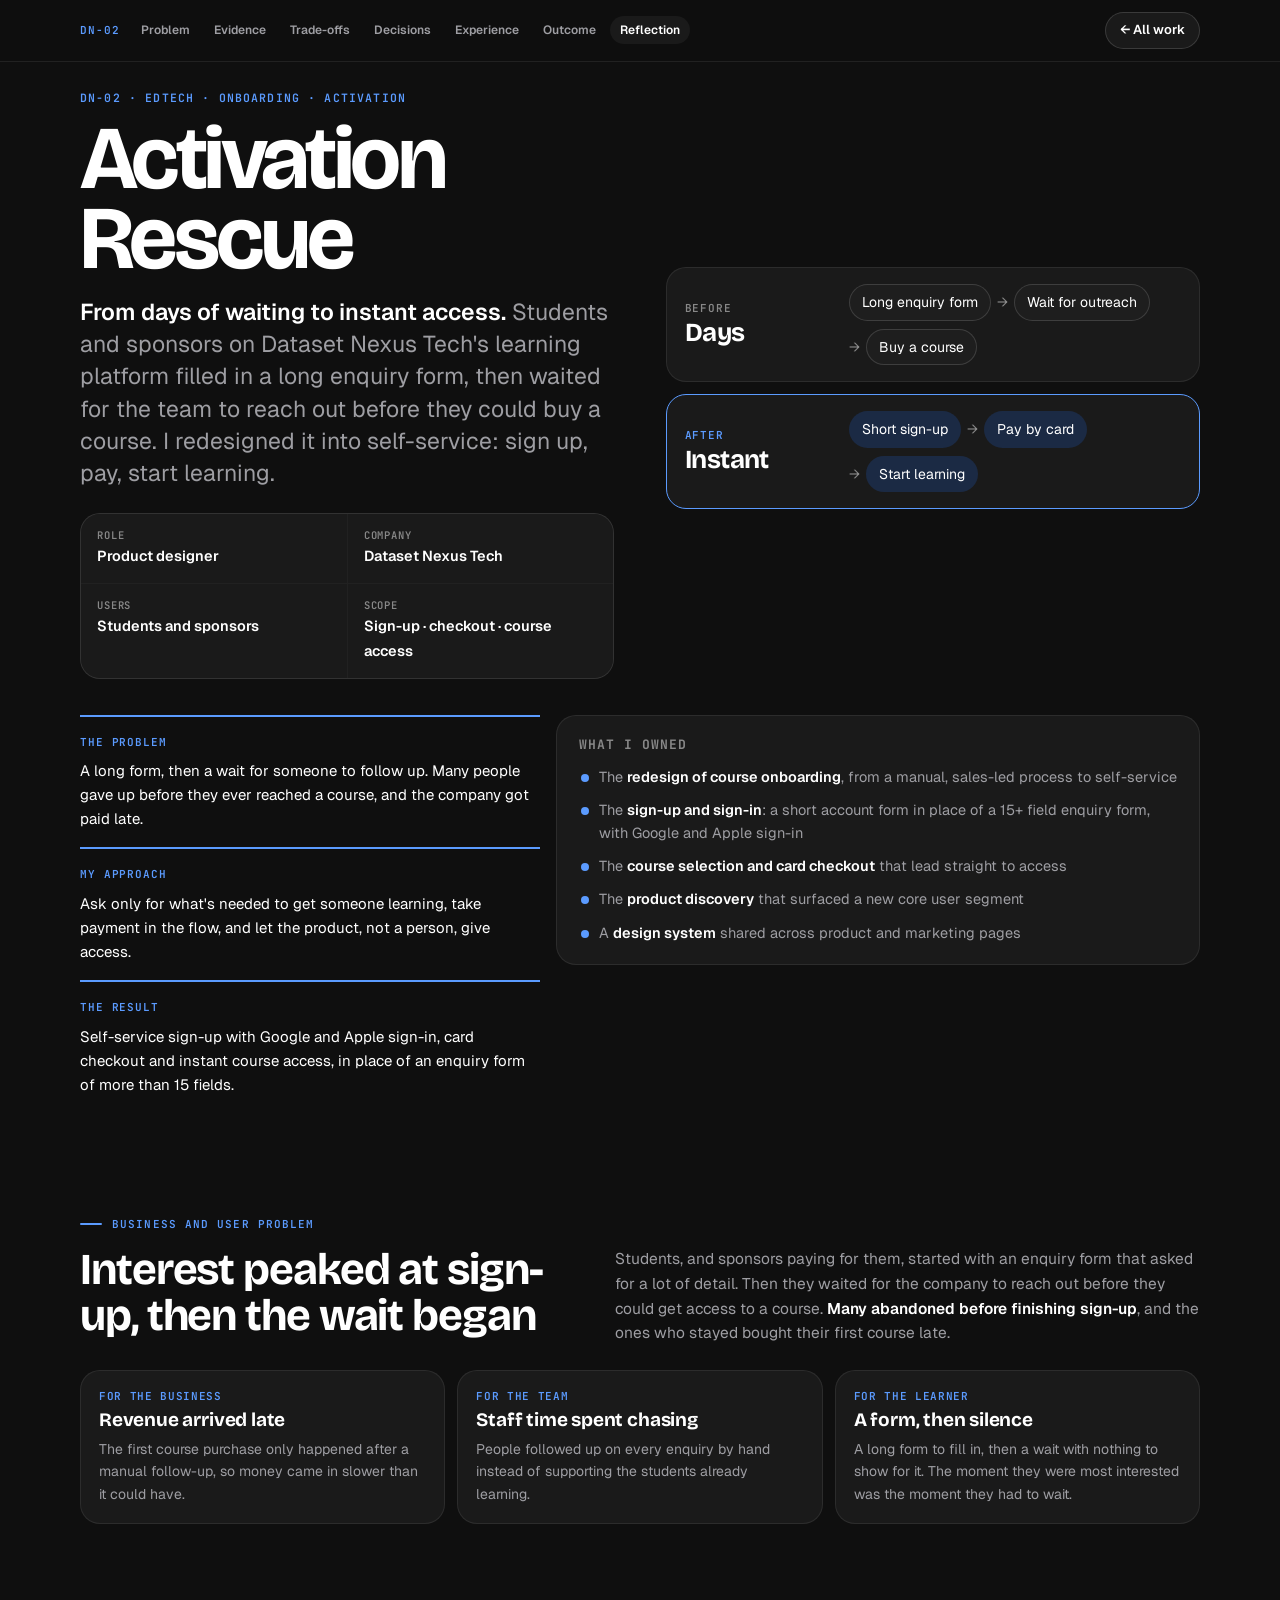
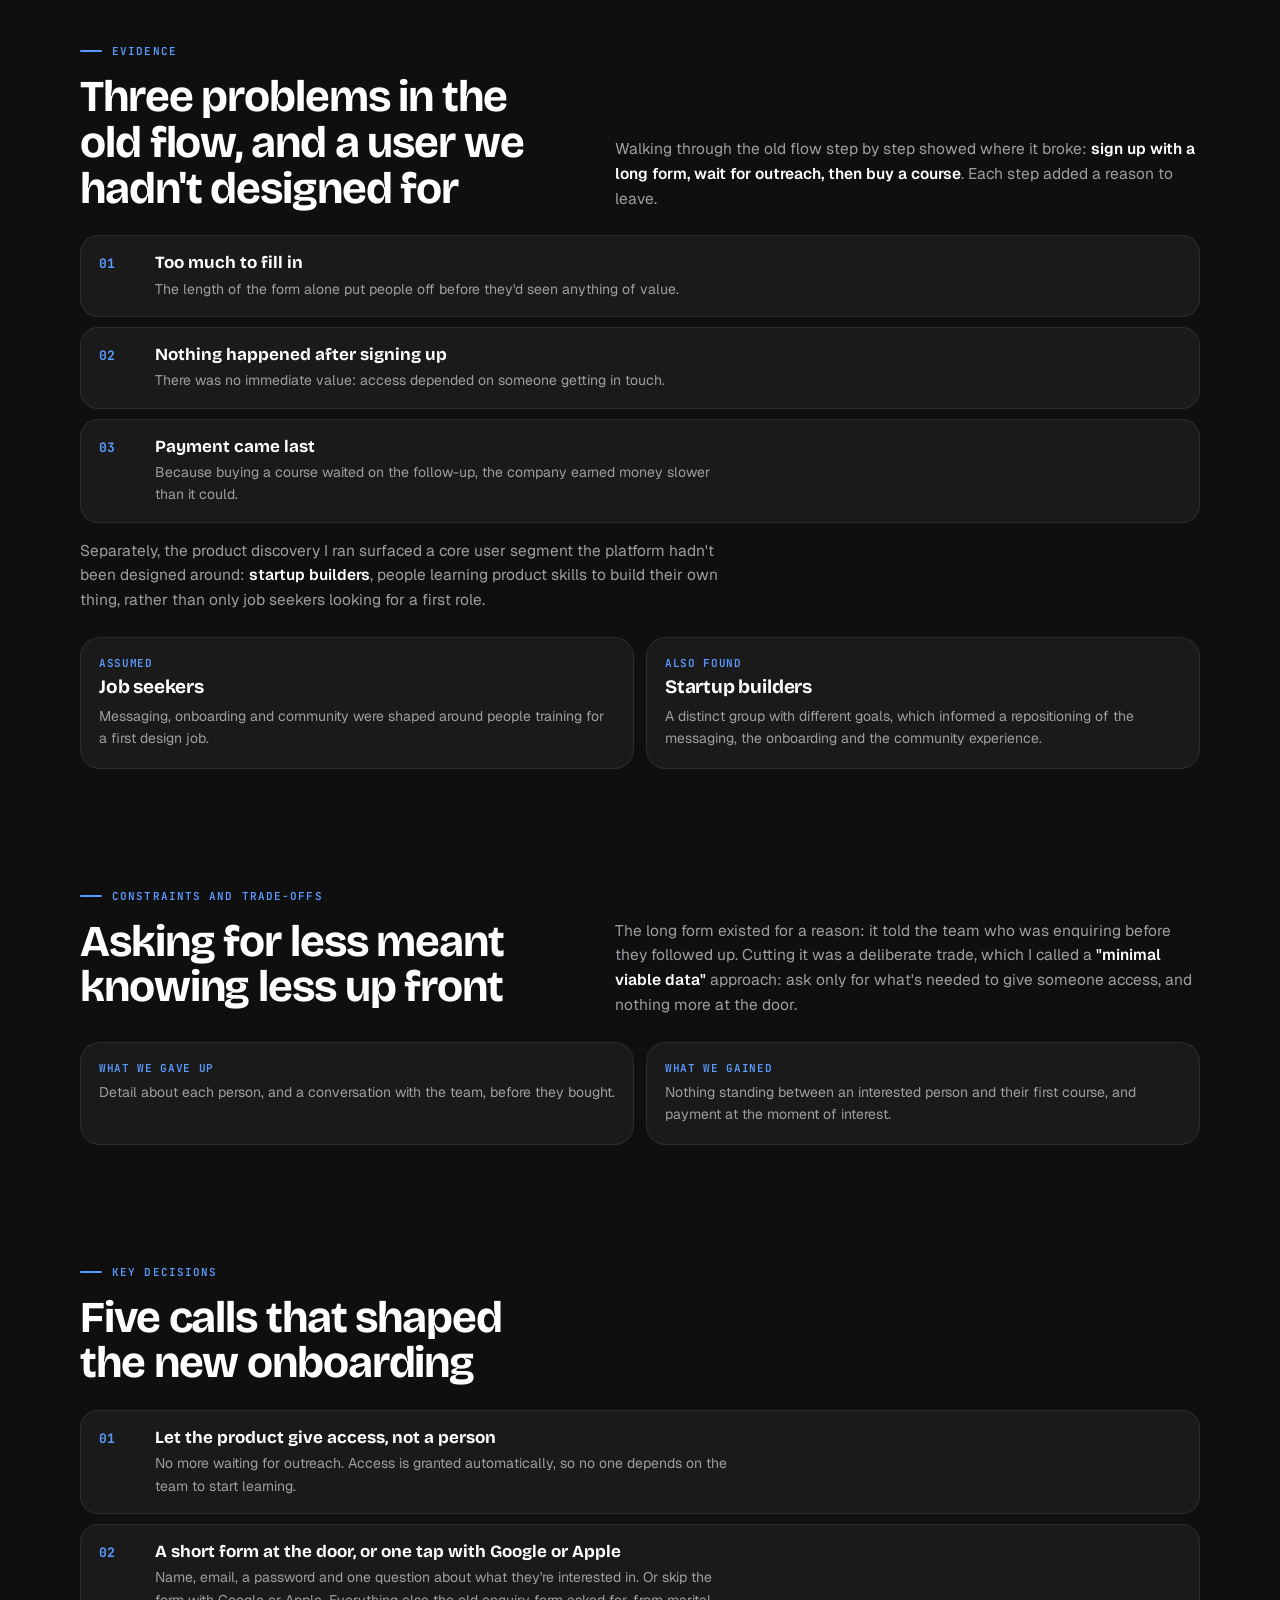
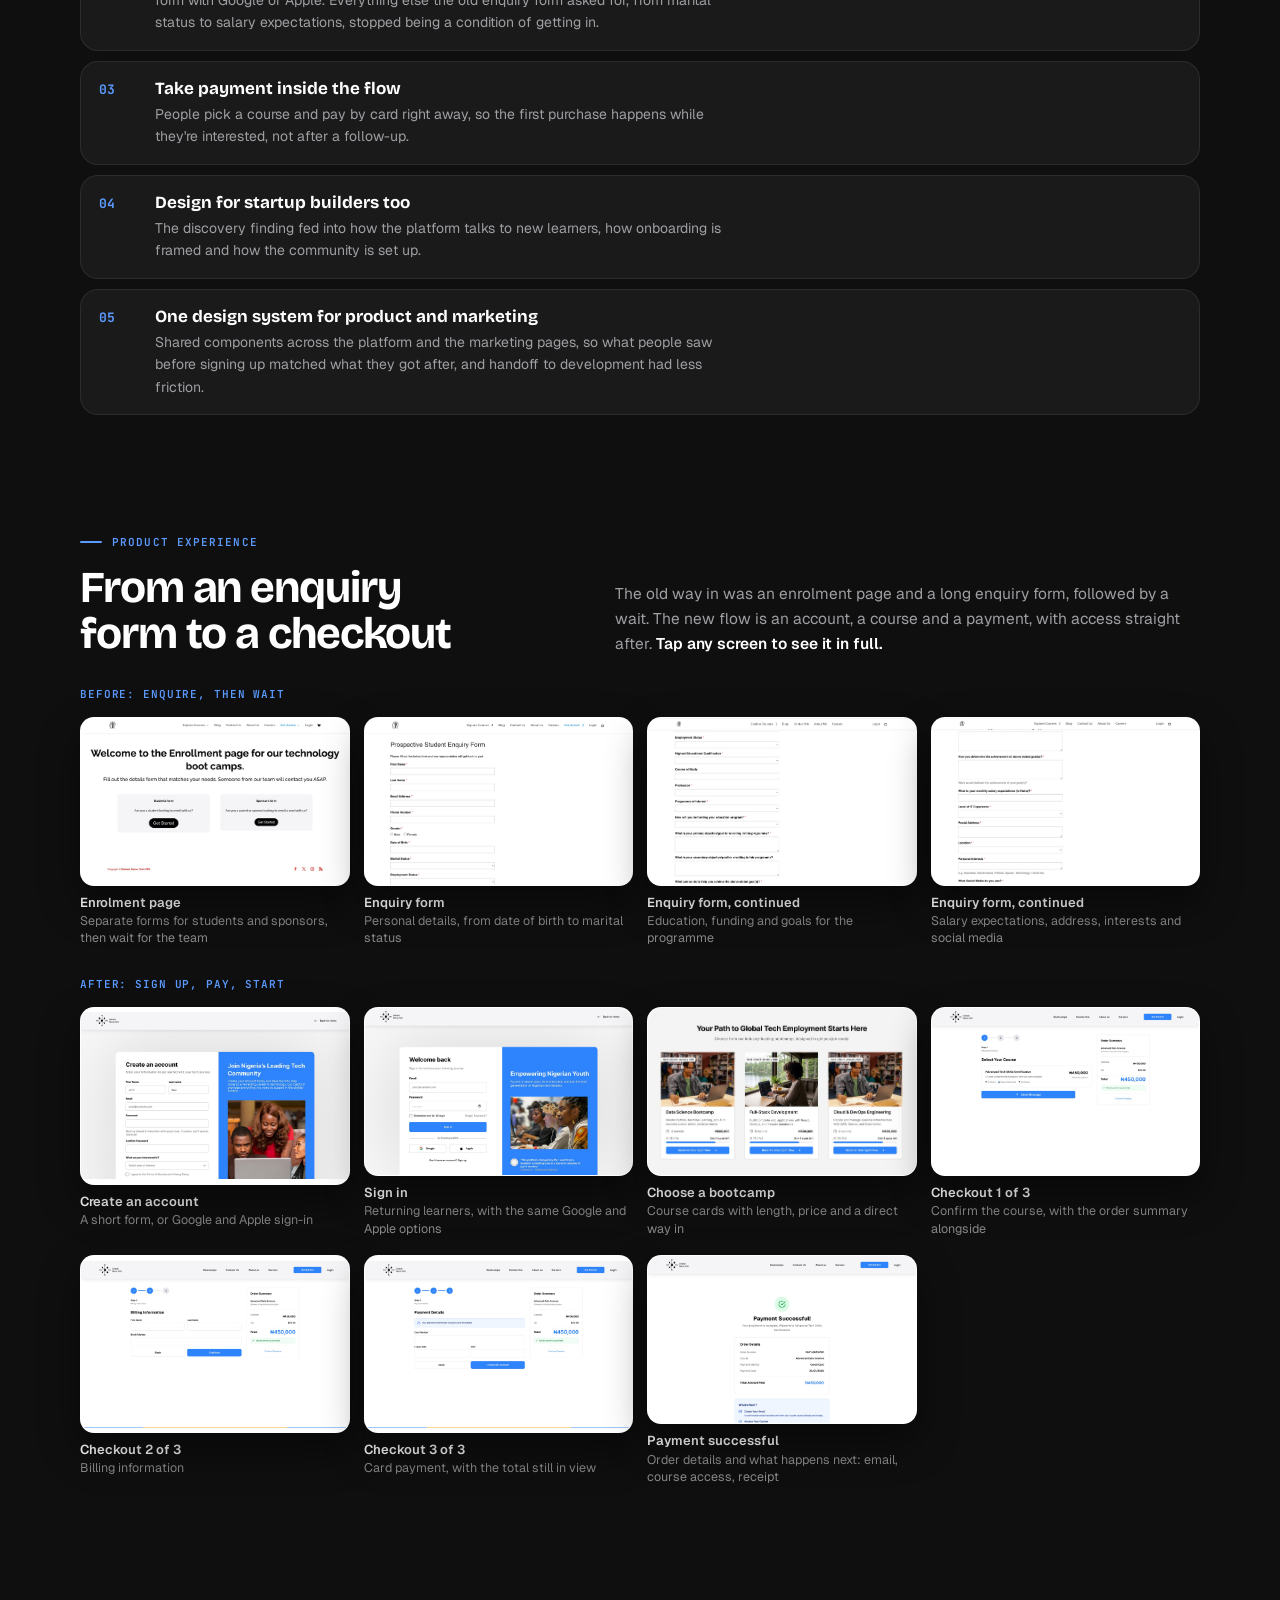
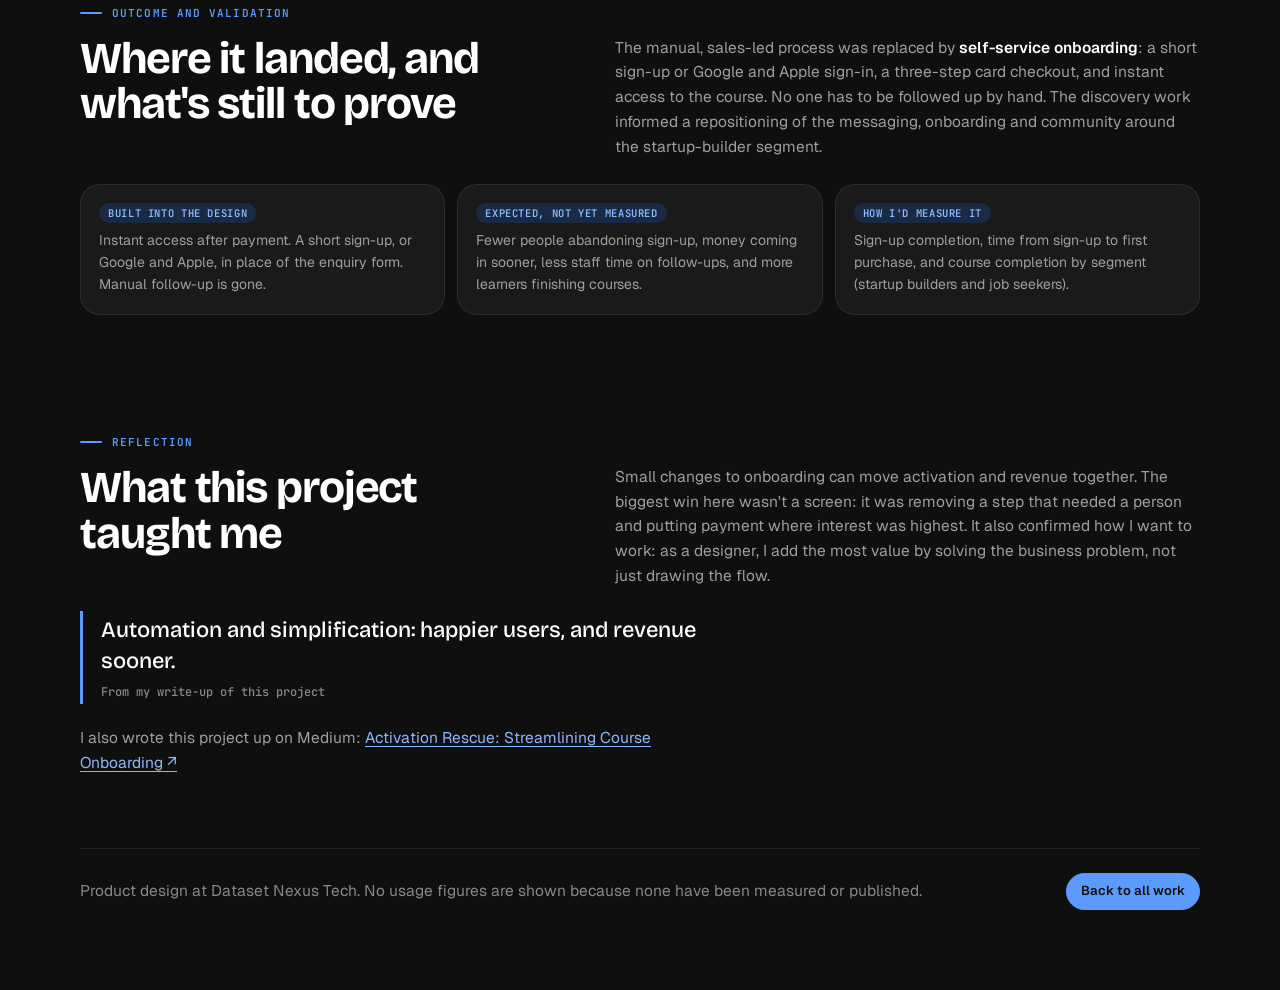
==== commit 59b4f65e: "Activation Rescue screens and animation, MyEstates fidelity, Soundyaad release video - Activation Re" ====
--- a/activation-rescue.html
+++ b/activation-rescue.html
@@ -3,13 +3,13 @@
 <head>
 <meta charset="utf-8">
 <meta name="viewport" content="width=device-width,initial-scale=1,viewport-fit=cover">
-<meta name="description" content="Activation Rescue: how Chukwuebuka Ogoke redesigned Dataset Nexus Tech&#x27;s sales-led onboarding into self-service with instant access, and cut sign-up from 15+ fields to two.">
+<meta name="description" content="Activation Rescue: how Chukwuebuka Ogoke redesigned Dataset Nexus Tech&#x27;s sales-led course onboarding into self-service, with a short sign-up, card checkout and instant access.">
 <meta name="color-scheme" content="light dark">
 <link rel="canonical" href="https://chukwuebukasportfolio.vercel.app/activation-rescue">
 <meta property="og:type" content="article">
 <meta property="og:site_name" content="Ogoke Works">
 <meta property="og:title" content="Activation Rescue: from days of waiting to instant access">
-<meta property="og:description" content="Activation Rescue: how Chukwuebuka Ogoke redesigned Dataset Nexus Tech&#x27;s sales-led onboarding into self-service with instant access, and cut sign-up from 15+ fields to two.">
+<meta property="og:description" content="Activation Rescue: how Chukwuebuka Ogoke redesigned Dataset Nexus Tech&#x27;s sales-led course onboarding into self-service, with a short sign-up, card checkout and instant access.">
 <meta property="og:url" content="https://chukwuebukasportfolio.vercel.app/activation-rescue">
 <meta property="og:image" content="https://chukwuebukasportfolio.vercel.app/og.jpg">
 <meta property="og:image:width" content="1200">
@@ -21,7 +21,7 @@
 <link rel="preconnect" href="https://fonts.googleapis.com">
 <link rel="preconnect" href="https://fonts.gstatic.com" crossorigin>
 <link rel="stylesheet" href="https://fonts.googleapis.com/css2?family=Bricolage+Grotesque:opsz,wght@12..96,500;12..96,700;12..96,800&family=Geist:wght@400;500;600;700&family=JetBrains+Mono:wght@500;600&display=swap">
-<link rel="stylesheet" href="/assets/site.css?v=10">
+<link rel="stylesheet" href="/assets/site.css?v=15">
 </head>
 <body class="case-page">
 <main class="sheet" id="case">
@@ -29,7 +29,7 @@
     <div class="bar-top">
       <span class="crumb">DN-02</span>
       <nav class="toc" id="csToc" aria-label="Case study sections">
-        <a href="#cs-problem">Problem</a><a href="#cs-evidence">Evidence</a><a href="#cs-constraints">Trade-offs</a><a href="#cs-decisions">Decisions</a><a href="#cs-experience" class="todo-link">Experience</a><a href="#cs-edges" class="todo-link">Edge cases</a><a href="#cs-outcome">Outcome</a><a href="#cs-reflection" class="todo-link">Reflection</a>
+        <a href="#cs-problem">Problem</a><a href="#cs-evidence">Evidence</a><a href="#cs-constraints">Trade-offs</a><a href="#cs-decisions">Decisions</a><a href="#cs-experience">Experience</a><a href="#cs-edges" class="todo-link">Edge cases</a><a href="#cs-outcome">Outcome</a><a href="#cs-reflection">Reflection</a>
       </nav>
       <a class="x" id="csClose" href="/" data-home>← All work</a>
     </div>
@@ -38,33 +38,34 @@
       <div class="ctext">
         <p class="kick">DN-02 · Edtech · Onboarding · Activation</p>
         <h1 id="csTitle">Activation Rescue</h1>
-        <p class="lead"><b>From days of waiting to instant access.</b> New learners on Dataset Nexus Tech's learning platform went through a manual, sales-led onboarding before they could start a course. I redesigned it into self-service.</p>
+        <p class="lead"><b>From days of waiting to instant access.</b> Students and sponsors on Dataset Nexus Tech's learning platform filled in a long enquiry form, then waited for the team to reach out before they could buy a course. I redesigned it into self-service: sign up, pay, start learning.</p>
         <div class="meta">
           <div><span>Role</span><b>Product designer</b></div>
           <div><span>Company</span><b>Dataset Nexus Tech</b></div>
-          <div><span>Product</span><b>Learning platform (LMS)</b></div>
-          <div><span>Scope</span><b>Onboarding · sign-up · design system</b></div>
+          <div><span>Users</span><b>Students and sponsors</b></div>
+          <div><span>Scope</span><b>Sign-up · checkout · course access</b></div>
         </div>
         <p class="todo">Add team size, timeline (start and end of this project) and current status of the flow.</p>
       </div>
       <div class="cart cart-flow" aria-hidden="true">
         <div class="journey">
-          <div class="jrow"><span class="jk">Before<b>Days</b></span><ol><li><span>15+ field form</span></li><li><span>Sales follow-up</span></li><li><span>Access set up by hand</span></li></ol></div>
-          <div class="jrow after"><span class="jk">After<b>Instant</b></span><ol><li><span>Email</span></li><li><span>Password</span></li><li><span>Start learning</span></li></ol></div>
+          <div class="jrow"><span class="jk">Before<b>Days</b></span><ol><li><span>Long enquiry form</span></li><li><span>Wait for outreach</span></li><li><span>Buy a course</span></li></ol></div>
+          <div class="jrow after"><span class="jk">After<b>Instant</b></span><ol><li><span>Short sign-up</span></li><li><span>Pay by card</span></li><li><span>Start learning</span></li></ol></div>
         </div>
       </div>
     </div>
     <div class="summary">
     <div class="glance">
-      <div><span>The problem</span><p>Interested learners had to wait days, and go through the sales team, before they could start.</p></div>
-      <div><span>My approach</span><p>Ask only for what's needed to get someone learning, and let the product, not a person, give access.</p></div>
-      <div><span>The result</span><p>Self-service onboarding with instant access, and a sign-up form cut from more than 15 fields to two.</p></div>
+      <div><span>The problem</span><p>A long form, then a wait for someone to follow up. Many people gave up before they ever reached a course, and the company got paid late.</p></div>
+      <div><span>My approach</span><p>Ask only for what's needed to get someone learning, take payment in the flow, and let the product, not a person, give access.</p></div>
+      <div><span>The result</span><p>Self-service sign-up with Google and Apple sign-in, card checkout and instant course access, in place of an enquiry form of more than 15 fields.</p></div>
     </div>
     <div class="owned">
       <h2>What I owned</h2>
       <ul>
-        <li>The <b>redesign of course onboarding</b>, from a manual, sales-led process to an automated self-service flow</li>
-        <li>The <b>sign-up form</b>, cut from 15+ fields to email and password</li>
+        <li>The <b>redesign of course onboarding</b>, from a manual, sales-led process to self-service</li>
+        <li>The <b>sign-up and sign-in</b>: a short account form in place of a 15+ field enquiry form, with Google and Apple sign-in</li>
+        <li>The <b>course selection and card checkout</b> that lead straight to access</li>
         <li>The <b>product discovery</b> that surfaced a new core user segment</li>
         <li>A <b>design system</b> shared across product and marketing pages</li>
       </ul>
@@ -74,18 +75,25 @@
     <section id="cs-problem">
       <span class="eb">Business and user problem</span>
       <h2>Interest peaked at sign-up, then the wait began</h2>
-      <p>Getting a learner into a course depended on the sales team. Someone filled in a long form, then waited while the team followed up and set up their access by hand. That took days, and every new learner needed a person's time before they could start.</p>
+      <p>Students, and sponsors paying for them, started with an enquiry form that asked for a lot of detail. Then they waited for the company to reach out before they could get access to a course. <b>Many abandoned before finishing sign-up</b>, and the ones who stayed bought their first course late.</p>
       <div class="cards">
-        <div class="card"><span class="k">For the business</span><h3>Growth tied to people's time</h3><p>Every enrolment went through the sales team, so more sign-ups meant more manual work, not more learners.</p></div>
-        <div class="card"><span class="k">For the learner</span><h3>A form, then silence</h3><p>More than 15 fields to fill in, then days before they could open a lesson. The moment they were most interested was the moment they had to wait.</p></div>
+        <div class="card"><span class="k">For the business</span><h3>Revenue arrived late</h3><p>The first course purchase only happened after a manual follow-up, so money came in slower than it could have.</p></div>
+        <div class="card"><span class="k">For the team</span><h3>Staff time spent chasing</h3><p>People followed up on every enquiry by hand instead of supporting the students already learning.</p></div>
+        <div class="card"><span class="k">For the learner</span><h3>A form, then silence</h3><p>A long form to fill in, then a wait with nothing to show for it. The moment they were most interested was the moment they had to wait.</p></div>
       </div>
-      <p class="todo">Confirm the before-steps shown above (form → sales follow-up → access by hand), and add anything you know about where people dropped off.</p>
+      <p class="todo">If you know roughly how many people dropped off, or how long the wait usually was, add it with where the number came from.</p>
     </section>
 
     <section id="cs-evidence">
       <span class="eb">Evidence</span>
-      <h2>Discovery changed who we were designing for</h2>
-      <p>The product discovery I ran surfaced a core user segment the platform hadn't been designed around: <b>startup builders</b>, people learning product skills to build their own thing, rather than only job seekers looking for a first role.</p>
+      <h2>Three problems in the old flow, and a user we hadn't designed for</h2>
+      <p>Walking through the old flow step by step showed where it broke: <b>sign up with a long form, wait for outreach, then buy a course</b>. Each step added a reason to leave.</p>
+      <ol class="finds">
+        <li><b>Too much to fill in</b><p>The length of the form alone put people off before they'd seen anything of value.</p></li>
+        <li><b>Nothing happened after signing up</b><p>There was no immediate value: access depended on someone getting in touch.</p></li>
+        <li><b>Payment came last</b><p>Because buying a course waited on the follow-up, the company earned money slower than it could.</p></li>
+      </ol>
+      <p>Separately, the product discovery I ran surfaced a core user segment the platform hadn't been designed around: <b>startup builders</b>, people learning product skills to build their own thing, rather than only job seekers looking for a first role.</p>
       <div class="cards">
         <div class="card"><span class="k">Assumed</span><h3>Job seekers</h3><p>Messaging, onboarding and community were shaped around people training for a first design job.</p></div>
         <div class="card"><span class="k">Also found</span><h3>Startup builders</h3><p>A distinct group with different goals, which informed a repositioning of the messaging, the onboarding and the community experience.</p></div>
@@ -96,61 +104,82 @@
     <section id="cs-constraints">
       <span class="eb">Constraints and trade-offs</span>
       <h2>Asking for less meant knowing less up front</h2>
-      <p>The long form existed for a reason: it told the team who was signing up. Cutting it to two fields was a deliberate trade, which I called a <b>"minimal viable data"</b> approach: ask only for what's needed to give someone access, and nothing more at the door.</p>
+      <p>The long form existed for a reason: it told the team who was enquiring before they followed up. Cutting it was a deliberate trade, which I called a <b>"minimal viable data"</b> approach: ask only for what's needed to give someone access, and nothing more at the door.</p>
       <div class="cards">
-        <div class="card"><span class="k">What we gave up</span><p>Detail about each learner at the moment they signed up.</p></div>
-        <div class="card"><span class="k">What we gained</span><p>Nothing standing between an interested person and their first lesson.</p></div>
+        <div class="card"><span class="k">What we gave up</span><p>Detail about each person, and a conversation with the team, before they bought.</p></div>
+        <div class="card"><span class="k">What we gained</span><p>Nothing standing between an interested person and their first course, and payment at the moment of interest.</p></div>
       </div>
-      <p class="todo">Say what happened to the information the old form collected: was it asked later, dropped, or gathered another way? Add any technical or business constraints (payment, course access rules, the LMS itself).</p>
+      <p class="todo">Say what happened to the information the old form collected: was it asked later, dropped, or gathered another way? Add any technical limits (payment provider, course access rules, the platform itself).</p>
     </section>
 
     <section id="cs-decisions">
       <span class="eb">Key decisions</span>
-      <h2>Four calls that shaped the new onboarding</h2>
+      <h2>Five calls that shaped the new onboarding</h2>
       <ol class="finds">
-        <li><b>Let the product give access, not a person</b><p>The flow grants access automatically the moment sign-up is complete, so no one waits on the sales team to start learning.</p></li>
-        <li><b>Two fields at the door</b><p>Email and password only. Everything else the old form asked for stopped being a condition of getting in.</p></li>
+        <li><b>Let the product give access, not a person</b><p>No more waiting for outreach. Access is granted automatically, so no one depends on the team to start learning.</p></li>
+        <li><b>A short form at the door, or one tap with Google or Apple</b><p>Name, email, a password and one question about what they're interested in. Or skip the form with Google or Apple. Everything else the old enquiry form asked for, from marital status to salary expectations, stopped being a condition of getting in.</p></li>
+        <li><b>Take payment inside the flow</b><p>People pick a course and pay by card right away, so the first purchase happens while they're interested, not after a follow-up.</p></li>
         <li><b>Design for startup builders too</b><p>The discovery finding fed into how the platform talks to new learners, how onboarding is framed and how the community is set up.</p></li>
         <li><b>One design system for product and marketing</b><p>Shared components across the platform and the marketing pages, so what people saw before signing up matched what they got after, and handoff to development had less friction.</p></li>
       </ol>
     </section>
 
-    <section id="cs-experience" class="todo-sec">
+    <section id="cs-experience">
       <span class="eb">Product experience</span>
-      <h2>The new flow, screen by screen</h2>
-      <p class="todo">Add screenshots or redrawn versions of: the old sign-up form, the new two-field sign-up, and the first screen a learner lands on with access. If the screens are confidential, a simplified redraw is fine; we'll label it as one.</p>
+      <h2>From an enquiry form to a checkout</h2>
+      <p>The old way in was an enrolment page and a long enquiry form, followed by a wait. The new flow is an account, a course and a payment, with access straight after. <b>Tap any screen to see it in full.</b></p>
+      <h3 class="webs-k">Before: enquire, then wait</h3>
+      <div class="webs">
+        <figure class="shot"><button type="button" data-full="ba/dnt/former-process.jpg" data-cap="Enrolment page: Separate forms for students and sponsors, then wait for the team" data-wide aria-label="Enlarge Enrolment page screen"><img src="ba/dnt/former-process.jpg" alt="Dataset Nexus Tech Enrolment page screen: Separate forms for students and sponsors, then wait for the team" loading="lazy" width="1600" height="1000"></button><figcaption><b>Enrolment page</b>Separate forms for students and sponsors, then wait for the team</figcaption></figure>
+        <figure class="shot"><button type="button" data-full="ba/dnt/enquiry-1.jpg" data-cap="Enquiry form: Personal details, from date of birth to marital status" data-wide aria-label="Enlarge Enquiry form screen"><img src="ba/dnt/enquiry-1.jpg" alt="Dataset Nexus Tech Enquiry form screen: Personal details, from date of birth to marital status" loading="lazy" width="1600" height="1000"></button><figcaption><b>Enquiry form</b>Personal details, from date of birth to marital status</figcaption></figure>
+        <figure class="shot"><button type="button" data-full="ba/dnt/enquiry-2.jpg" data-cap="Enquiry form, continued: Education, funding and goals for the programme" data-wide aria-label="Enlarge Enquiry form, continued screen"><img src="ba/dnt/enquiry-2.jpg" alt="Dataset Nexus Tech Enquiry form, continued screen: Education, funding and goals for the programme" loading="lazy" width="1600" height="1000"></button><figcaption><b>Enquiry form, continued</b>Education, funding and goals for the programme</figcaption></figure>
+        <figure class="shot"><button type="button" data-full="ba/dnt/enquiry-3.jpg" data-cap="Enquiry form, continued: Salary expectations, address, interests and social media" data-wide aria-label="Enlarge Enquiry form, continued screen"><img src="ba/dnt/enquiry-3.jpg" alt="Dataset Nexus Tech Enquiry form, continued screen: Salary expectations, address, interests and social media" loading="lazy" width="1600" height="1000"></button><figcaption><b>Enquiry form, continued</b>Salary expectations, address, interests and social media</figcaption></figure>
+      </div>
+      <h3 class="webs-k">After: sign up, pay, start</h3>
+      <div class="webs">
+        <figure class="shot"><button type="button" data-full="ba/dnt/sign-up.jpg" data-cap="Create an account: A short form, or Google and Apple sign-in" data-wide aria-label="Enlarge Create an account screen"><img src="ba/dnt/sign-up.jpg" alt="Dataset Nexus Tech Create an account screen: A short form, or Google and Apple sign-in" loading="lazy" width="1600" height="1000"></button><figcaption><b>Create an account</b>A short form, or Google and Apple sign-in</figcaption></figure>
+        <figure class="shot"><button type="button" data-full="ba/dnt/sign-in.jpg" data-cap="Sign in: Returning learners, with the same Google and Apple options" data-wide aria-label="Enlarge Sign in screen"><img src="ba/dnt/sign-in.jpg" alt="Dataset Nexus Tech Sign in screen: Returning learners, with the same Google and Apple options" loading="lazy" width="1600" height="1000"></button><figcaption><b>Sign in</b>Returning learners, with the same Google and Apple options</figcaption></figure>
+        <figure class="shot"><button type="button" data-full="ba/dnt/course-cards.jpg" data-cap="Choose a bootcamp: Course cards with length, price and a direct way in" data-wide aria-label="Enlarge Choose a bootcamp screen"><img src="ba/dnt/course-cards.jpg" alt="Dataset Nexus Tech Choose a bootcamp screen: Course cards with length, price and a direct way in" loading="lazy" width="1600" height="1000"></button><figcaption><b>Choose a bootcamp</b>Course cards with length, price and a direct way in</figcaption></figure>
+        <figure class="shot"><button type="button" data-full="ba/dnt/checkout-1.jpg" data-cap="Checkout 1 of 3: Confirm the course, with the order summary alongside" data-wide aria-label="Enlarge Checkout 1 of 3 screen"><img src="ba/dnt/checkout-1.jpg" alt="Dataset Nexus Tech Checkout 1 of 3 screen: Confirm the course, with the order summary alongside" loading="lazy" width="1600" height="1000"></button><figcaption><b>Checkout 1 of 3</b>Confirm the course, with the order summary alongside</figcaption></figure>
+        <figure class="shot"><button type="button" data-full="ba/dnt/checkout-2.jpg" data-cap="Checkout 2 of 3: Billing information" data-wide aria-label="Enlarge Checkout 2 of 3 screen"><img src="ba/dnt/checkout-2.jpg" alt="Dataset Nexus Tech Checkout 2 of 3 screen: Billing information" loading="lazy" width="1600" height="1000"></button><figcaption><b>Checkout 2 of 3</b>Billing information</figcaption></figure>
+        <figure class="shot"><button type="button" data-full="ba/dnt/checkout-3.jpg" data-cap="Checkout 3 of 3: Card payment, with the total still in view" data-wide aria-label="Enlarge Checkout 3 of 3 screen"><img src="ba/dnt/checkout-3.jpg" alt="Dataset Nexus Tech Checkout 3 of 3 screen: Card payment, with the total still in view" loading="lazy" width="1600" height="1000"></button><figcaption><b>Checkout 3 of 3</b>Card payment, with the total still in view</figcaption></figure>
+        <figure class="shot"><button type="button" data-full="ba/dnt/success.jpg" data-cap="Payment successful: Order details and what happens next: email, course access, receipt" data-wide aria-label="Enlarge Payment successful screen"><img src="ba/dnt/success.jpg" alt="Dataset Nexus Tech Payment successful screen: Order details and what happens next: email, course access, receipt" loading="lazy" width="1600" height="1000"></button><figcaption><b>Payment successful</b>Order details and what happens next: email, course access, receipt</figcaption></figure>
+      </div>
     </section>
 
     <section id="cs-edges" class="todo-sec">
       <span class="eb">Edge cases</span>
-      <h2>What a two-field sign-up still has to handle</h2>
-      <p class="todo">List the cases the new flow handled, for example: someone who already has an account, an email typo, paid versus free courses, a learner who signs up but never starts. Only include the ones you actually designed for.</p>
+      <h2>What a short sign-up still has to handle</h2>
+      <p class="todo">List the cases the new flow handled, for example: someone who already has an account, a declined card, a sponsor paying for a student, a learner who signs up but never buys. Only include the ones you actually designed for.</p>
     </section>
 
     <section id="cs-outcome">
       <span class="eb">Outcome and validation</span>
-      <h2>Where it landed, and how I'd measure it</h2>
-      <p>The sales-led process was replaced by <b>self-service onboarding with instant access</b>, and the sign-up form went from more than 15 fields to two. The discovery work informed a repositioning of the messaging, onboarding and community around the startup-builder segment.</p>
+      <h2>Where it landed, and what's still to prove</h2>
+      <p>The manual, sales-led process was replaced by <b>self-service onboarding</b>: a short sign-up or Google and Apple sign-in, a three-step card checkout, and instant access to the course. No one has to be followed up by hand. The discovery work informed a repositioning of the messaging, onboarding and community around the startup-builder segment.</p>
       <div class="cards">
-        <div class="card"><span class="label">Verified</span><p>Access is instant and self-service. Sign-up asks for email and password only.</p></div>
-        <div class="card"><span class="label">Proposal</span><p>How I'd measure it: time from sign-up to first lesson, the share of new sign-ups who start a lesson within a day, and course completion by segment (startup builders and job seekers).</p></div>
+        <div class="card"><span class="label">Built into the design</span><p>Instant access after payment. A short sign-up, or Google and Apple, in place of the enquiry form. Manual follow-up is gone.</p></div>
+        <div class="card"><span class="label">Expected, not yet measured</span><p>Fewer people abandoning sign-up, money coming in sooner, less staff time on follow-ups, and more learners finishing courses.</p></div>
+        <div class="card"><span class="label">How I'd measure it</span><p>Sign-up completion, time from sign-up to first purchase, and course completion by segment (startup builders and job seekers).</p></div>
       </div>
-      <p class="todo">If you have any before/after numbers (sign-ups, time to first lesson, completion), add them here with their source. Otherwise this section stays as it is.</p>
+      <p class="todo">If you have any before/after numbers (sign-up completion, time to first purchase, completion), add them here with their source. Otherwise this section stays as it is.</p>
+    </section>
+
+    <section id="cs-reflection">
+      <span class="eb">Reflection</span>
+      <h2>What this project taught me</h2>
+      <p>Small changes to onboarding can move activation and revenue together. The biggest win here wasn't a screen: it was removing a step that needed a person and putting payment where interest was highest. It also confirmed how I want to work: as a designer, I add the most value by solving the business problem, not just drawing the flow.</p>
+      <p class="pull">Automation and simplification: happier users, and revenue sooner.<small>From my write-up of this project</small></p>
+      <p>I also wrote this project up on Medium: <a href="https://medium.com/design-bootcamp/activation-rescue-streamlining-course-onboarding-for-dataset-nexustech-b581b5b8aad0" target="_blank" rel="noopener">Activation Rescue: Streamlining Course Onboarding&nbsp;↗</a></p>
       <div class="end">
-        <span class="note" style="color:var(--c-4)">Product design at Dataset Nexus Tech. No usage figures are shown because none have been published.</span>
+        <span class="note" style="color:var(--c-4)">Product design at Dataset Nexus Tech. No usage figures are shown because none have been measured or published.</span>
         <a class="x gold" id="csClose2" href="/" data-home>Back to all work</a>
       </div>
-    </section>
-
-    <section id="cs-reflection" class="todo-sec">
-      <span class="eb">Reflection</span>
-      <h2>What I'd do differently</h2>
-      <p class="todo">One or two honest sentences: what you learned, what you'd test next, or what you'd change about the approach.</p>
     </section>
 
   </article>
 </main>
 <div class="lb" id="lb" hidden><img id="lbImg" alt=""><p id="lbCap"></p></div>
-<script src="/assets/case.js?v=7" defer></script>
+<script src="/assets/case.js?v=8" defer></script>
 </body>
 </html>
--- a/assets/site.css
+++ b/assets/site.css
@@ -682,3 +682,103 @@
 .cs .cart.cart-sy img:nth-child(1){transform:translate(14%,4%) rotate(-5deg)}
 .cs .cart.cart-sy img:nth-child(2){transform:translate(-14%,-4%) rotate(4deg)}
 @media (max-width:640px){.cs .tbl table{min-width:0}.cs .tbl thead{display:none}.cs .tbl tr{display:grid;gap:4px;padding:14px 16px;border-bottom:1px solid var(--c-line)}.cs .tbl tr:last-child{border-bottom:0}.cs .tbl th,.cs .tbl td{padding:0;border:0}.cs .tbl td[data-k]::before{content:attr(data-k) " · ";color:var(--c-4)}.cs .jrow{grid-template-columns:1fr}.cs .finds li{grid-template-columns:1fr}.cs .finds li::before{grid-row:auto}}
+
+/* video: a thumbnail until clicked, then the YouTube player */
+.cs .yt{margin:8px 0 0;display:grid;gap:8px}
+.cs .yt-play,.cs .yt iframe{display:block;width:100%;aspect-ratio:16/9;border:1px solid var(--c-line2);border-radius:clamp(14px,2vw,22px);overflow:hidden;background:#000}
+.cs .yt-play{all:unset;box-sizing:border-box;position:relative;cursor:pointer;display:block;width:100%;aspect-ratio:16/9;border:1px solid var(--c-line2);border-radius:clamp(14px,2vw,22px);overflow:hidden;background:#000}
+.cs .yt-play img{display:block;width:100%;height:100%;object-fit:cover;transition:transform .4s}
+.cs .yt-play:hover img{transform:scale(1.02)}
+.cs .yt-play:focus-visible{outline:2px solid var(--c-gold);outline-offset:3px}
+.cs .yt-btn{position:absolute;left:50%;top:50%;width:68px;height:68px;margin:-34px 0 0 -34px;border-radius:50%;display:grid;place-items:center;background:var(--c-gold);color:#141005;box-shadow:0 10px 30px rgba(0,0,0,.45);transition:transform .2s}
+.cs .yt-play:hover .yt-btn{transform:scale(1.08)}
+.cs .yt figcaption{font-size:12.5px;color:var(--c-4)}
+.cs .yt figcaption b{display:block;color:var(--c-ink);font-weight:600;font-size:13px}
+.cs .yt figcaption a{color:var(--c-gold-b)}
+@media (prefers-reduced-motion: reduce){.cs .yt-play img,.cs .yt-btn{transition:none}}
+/* a landscape video beside a vertical short, at the same height */
+.cs .vids{display:grid;grid-template-columns:minmax(0,1.46fr) minmax(0,1fr);gap:14px;align-items:start}
+.cs .vids .yt.short{grid-column:2;grid-row:1/span 2}
+.cs .vids .yt{margin:0}
+.cs .yt.short .yt-play,.cs .yt.short iframe{aspect-ratio:9/16}
+@media (max-width:640px){.cs .vids{grid-template-columns:1fr}.cs .vids .yt.short{grid-column:auto;grid-row:auto;max-width:260px;justify-self:center;width:100%}}
+.cs .yt.short .yt-play img{object-fit:contain;background:#fff}
+.cs p a:not(.x){color:var(--c-gold-b);text-underline-offset:3px}
+/* desktop screens: a cropped preview of the top, the full screen in the viewer */
+.cs h3.webs-k{margin-top:14px;font:600 11px var(--mono);letter-spacing:.08em;text-transform:uppercase;color:var(--c-gold)}
+.cs .webs{display:grid;grid-template-columns:repeat(auto-fill,minmax(240px,1fr));gap:18px 14px}
+.cs .webs .shot button{border-radius:14px;background:#fff}
+.cs .webs .shot img{aspect-ratio:16/10;object-fit:cover;object-position:top}
+
+/* Activation Rescue: before / after animation (the static comparison stays for reduced motion) */
+.arx{display:none}
+@media (prefers-reduced-motion: no-preference){
+  .p-dnt .formcmp{display:none}
+  .arx{--d:13s;display:grid;gap:12px;justify-items:center;width:clamp(250px,30vw,340px);padding:26px 0 34px}
+}
+.arx-tabs{display:flex;gap:4px;padding:4px;border-radius:999px;background:var(--solid);border:1px solid var(--line)}
+.arx-tabs b{font:600 11px var(--mono);letter-spacing:.06em;text-transform:uppercase;padding:5px 12px;border-radius:999px;color:var(--muted)}
+.arx-win{position:relative;width:100%;height:clamp(292px,23vw,300px);background:var(--solid);border:1px solid var(--line);border-radius:16px;box-shadow:var(--shadow);overflow:hidden}
+.arx-dots{display:flex;gap:5px;padding:10px 12px;border-bottom:1px solid var(--line)}
+.arx-dots i{width:7px;height:7px;border-radius:50%;background:var(--line)}
+.arx-scene{position:absolute;inset:30px 0 0;padding:12px 14px;display:grid;align-content:start;gap:7px}
+.arx-h{font:700 13px var(--display);color:var(--ink)}
+.arx-clip{height:clamp(150px,14vw,170px);overflow:hidden;-webkit-mask:linear-gradient(#000 70%,transparent);mask:linear-gradient(#000 70%,transparent)}
+.arx-list{display:grid;gap:7px}
+.arx-list i{display:block;height:15px;border-radius:5px;border:1px solid var(--line);background:var(--bg2)}
+.arx-list i:nth-child(3n+1){width:62%}
+.arx-toast{position:absolute;left:12px;right:12px;bottom:12px;font:500 11.5px/1.35 var(--body);padding:9px 11px;border-radius:10px;color:var(--ink);background:var(--bg2);border:1px solid var(--line)}
+.arx-toast.done{background:var(--pc);border-color:var(--pc);color:#fff;font-weight:600}
+.arx-f{display:grid;gap:3px}
+.arx-f small{font:500 10px var(--body);color:var(--muted)}
+.arx-f i{display:block;height:19px;border-radius:6px;border:1px solid var(--line);background:var(--bg2);position:relative;overflow:hidden}
+.arx-f i::after{content:"";position:absolute;left:8px;top:7px;height:5px;width:0;border-radius:3px;background:color-mix(in srgb,var(--ink) 55%,transparent)}
+.arx-go{margin-top:2px;font:600 11.5px var(--body);color:#fff;background:var(--pc);padding:7px;border-radius:7px;text-align:center}
+.arx-time{display:grid;grid-template-columns:auto 1fr auto;align-items:center;gap:10px;width:100%;font:500 11px var(--mono);color:var(--muted)}
+.arx-track{height:6px;border-radius:99px;background:color-mix(in srgb,var(--ink) 10%,transparent);overflow:hidden}
+.arx-track i{display:block;height:100%;width:0;border-radius:99px;background:var(--muted)}
+.arx-v{display:grid;min-width:52px;text-align:right}
+.arx-v b{grid-area:1/1;font:600 11px var(--mono);color:var(--ink);opacity:0}
+.arx-v b.now{color:var(--pc)}
+
+/* starting frame, before the loop runs */
+.s-a,.arx-toast{opacity:0}
+.arx-tabs .t-b{background:var(--ink);color:var(--bg)}
+
+@media (prefers-reduced-motion: no-preference){
+  .arx.run .s-b{animation:arx-sb var(--d) infinite}
+  .arx.run .s-a{animation:arx-sa var(--d) infinite}
+  .arx.run .t-b{animation:arx-tb var(--d) infinite}
+  .arx.run .t-a{animation:arx-ta var(--d) infinite}
+  .arx.run .arx-list{animation:arx-scroll var(--d) infinite cubic-bezier(.45,0,.55,1)}
+  .arx.run .arx-toast.wait{animation:arx-wait var(--d) infinite}
+  .arx.run .f1 i::after{animation:arx-f1 var(--d) infinite}
+  .arx.run .f2 i::after{animation:arx-f2 var(--d) infinite}
+  .arx.run .f3 i::after{animation:arx-f3 var(--d) infinite}
+  .arx.run .f4 i::after{animation:arx-f4 var(--d) infinite}
+  .arx.run .arx-go{animation:arx-go var(--d) infinite}
+  .arx.run .arx-toast.done{animation:arx-done var(--d) infinite}
+  .arx.run .arx-track i{animation:arx-track var(--d) infinite}
+  .arx.run .d1{animation:arx-d1 var(--d) infinite}
+  .arx.run .d2{animation:arx-d2 var(--d) infinite}
+  .arx.run .d3{animation:arx-d3 var(--d) infinite}
+  .arx.run .now{animation:arx-now var(--d) infinite}
+}
+/* 0–47%: before. 50–97%: after. */
+@keyframes arx-sb{0%,45%{opacity:1;transform:none}48%,98%{opacity:0;transform:translateX(-10%)}100%{opacity:1;transform:none}}
+@keyframes arx-sa{0%,48%{opacity:0;transform:translateX(10%)}51%,96%{opacity:1;transform:none}98%,100%{opacity:0}}
+@keyframes arx-tb{0%,47%{background:var(--ink);color:var(--bg)}50%,97%{background:transparent;color:var(--muted)}100%{background:var(--ink);color:var(--bg)}}
+@keyframes arx-ta{0%,47%{background:transparent;color:var(--muted)}50%,97%{background:var(--pc);color:#fff}100%{background:transparent;color:var(--muted)}}
+@keyframes arx-scroll{0%,4%{transform:none}26%,100%{transform:translateY(-58%)}}
+@keyframes arx-wait{0%,27%{opacity:0;transform:translateY(8px)}30%,46%{opacity:1;transform:none}49%,100%{opacity:0}}
+@keyframes arx-f1{0%,53%{width:0}58%,97%{width:45%}100%{width:0}}
+@keyframes arx-f2{0%,58%{width:0}64%,97%{width:68%}100%{width:0}}
+@keyframes arx-f3{0%,64%{width:0}69%,97%{width:38%}100%{width:0}}
+@keyframes arx-f4{0%,69%{width:0}75%,97%{width:58%}100%{width:0}}
+@keyframes arx-go{0%,77%{transform:none;filter:none}78.5%{transform:scale(.95);filter:brightness(.9)}80%,100%{transform:none;filter:none}}
+@keyframes arx-done{0%,80%{opacity:0;transform:translateY(8px)}83%,96%{opacity:1;transform:none}99%,100%{opacity:0}}
+@keyframes arx-track{0%,30%{width:0;background:var(--muted)}46%,48%{width:82%;background:var(--muted)}49.9%{width:82%}50%,80%{width:0;background:var(--pc)}82%,96%{width:100%;background:var(--pc)}99%,100%{width:0}}
+@keyframes arx-d1{0%,31%{opacity:0}32%,36%{opacity:1}37%,100%{opacity:0}}
+@keyframes arx-d2{0%,36%{opacity:0}37%,41%{opacity:1}42%,100%{opacity:0}}
+@keyframes arx-d3{0%,41%{opacity:0}42%,47%{opacity:1}48%,100%{opacity:0}}
+@keyframes arx-now{0%,81%{opacity:0}83%,96%{opacity:1}99%,100%{opacity:0}}
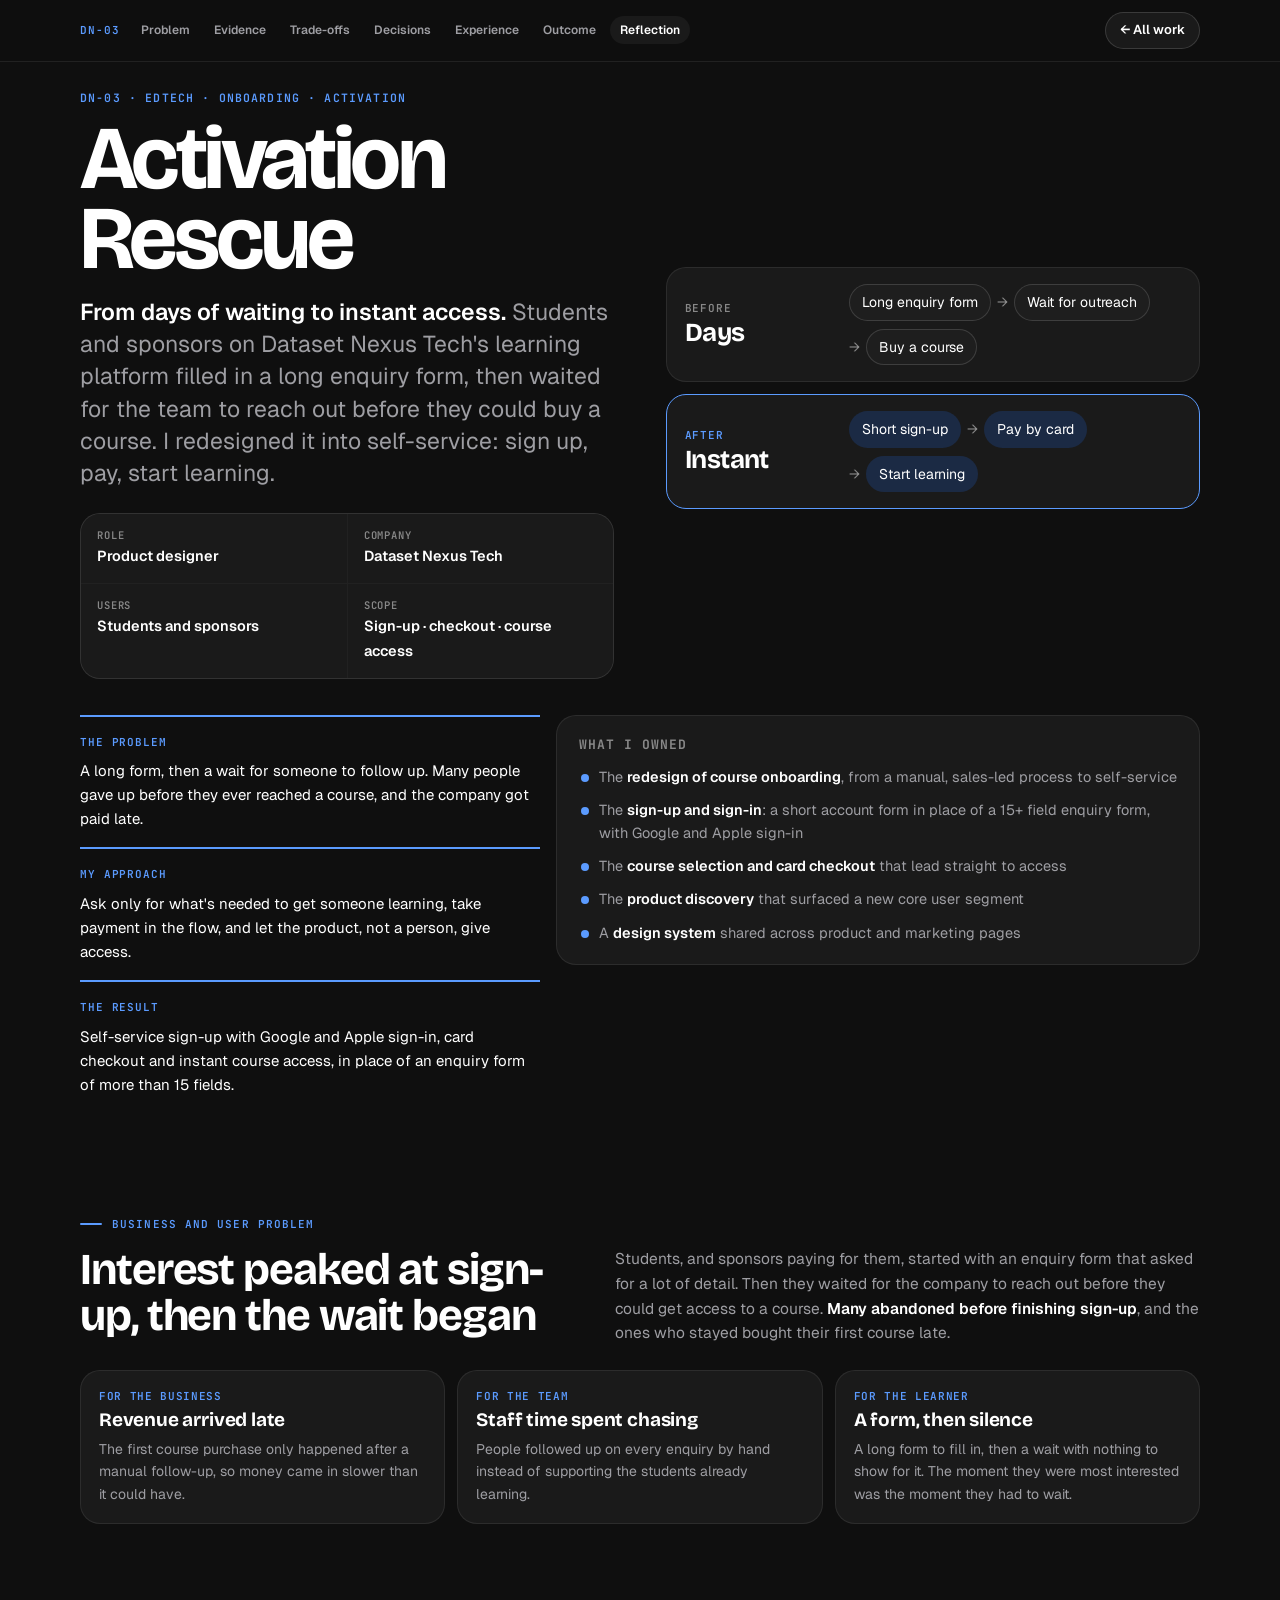
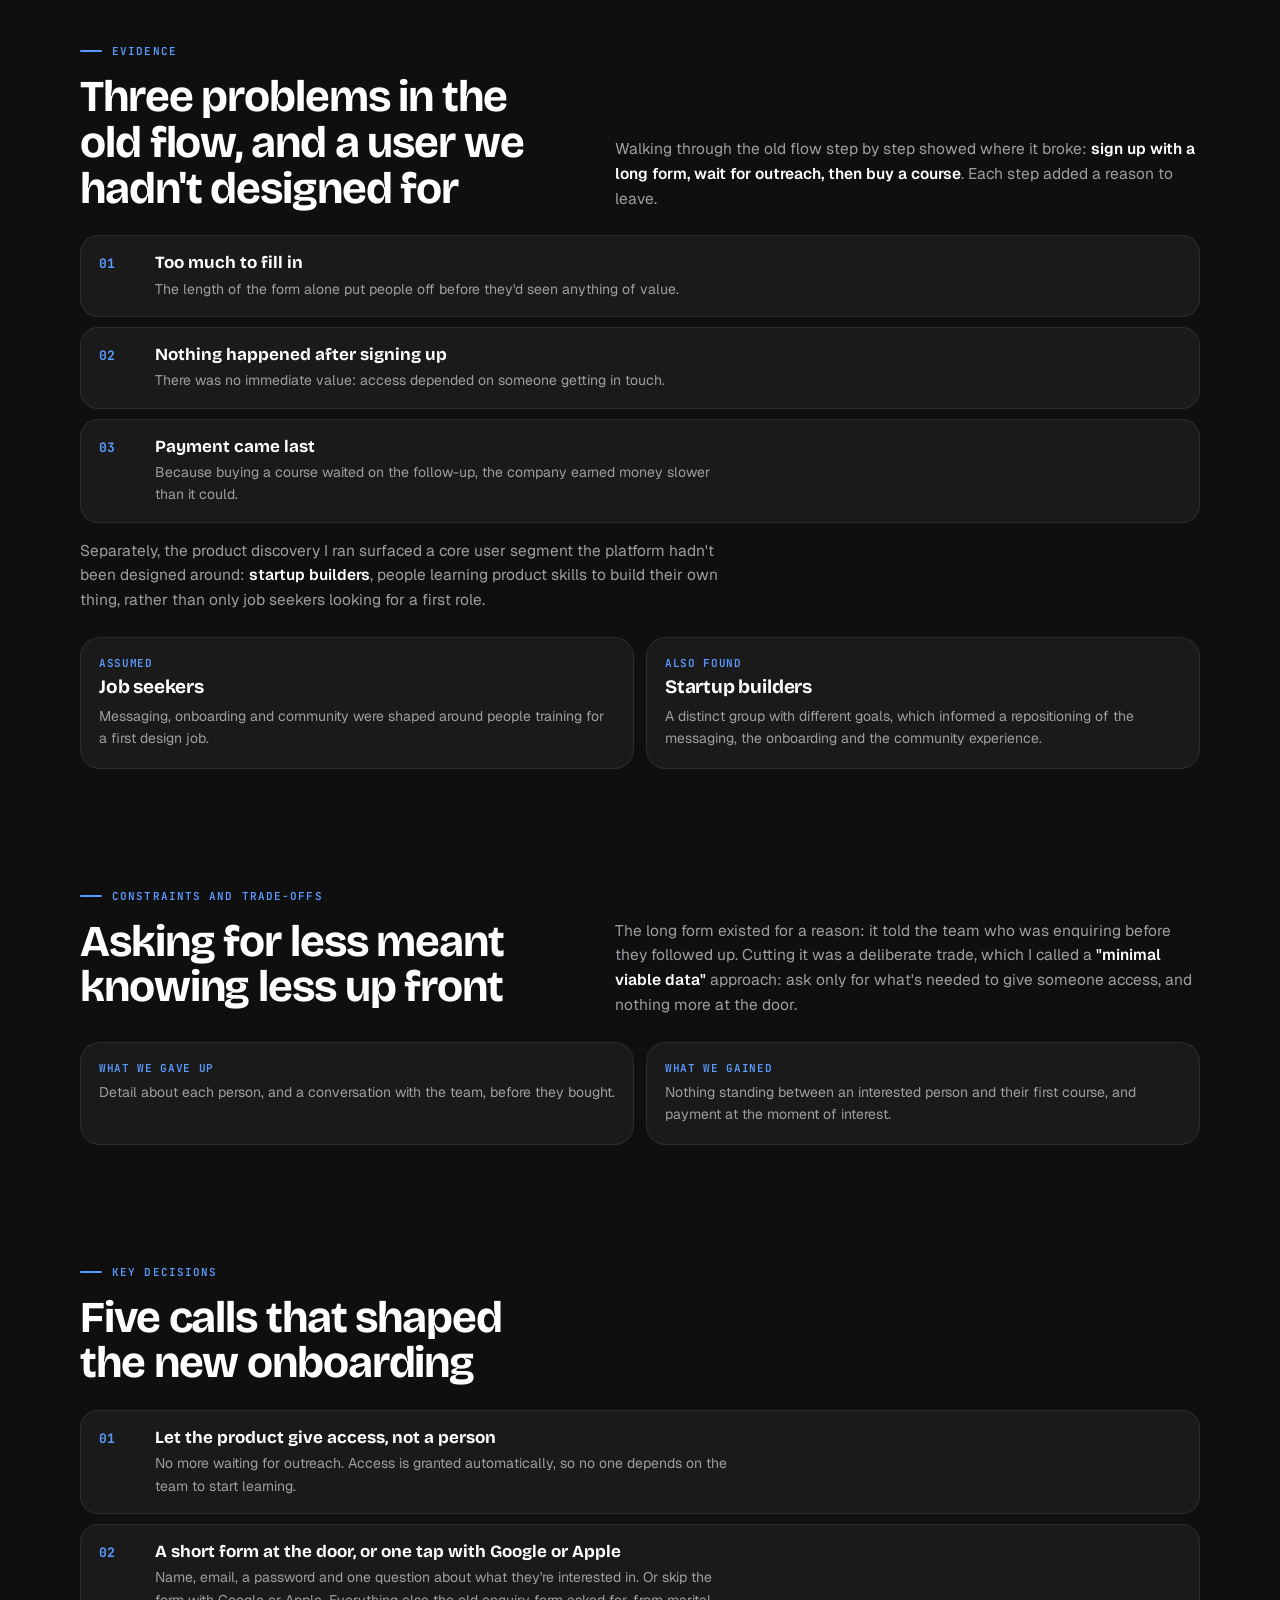
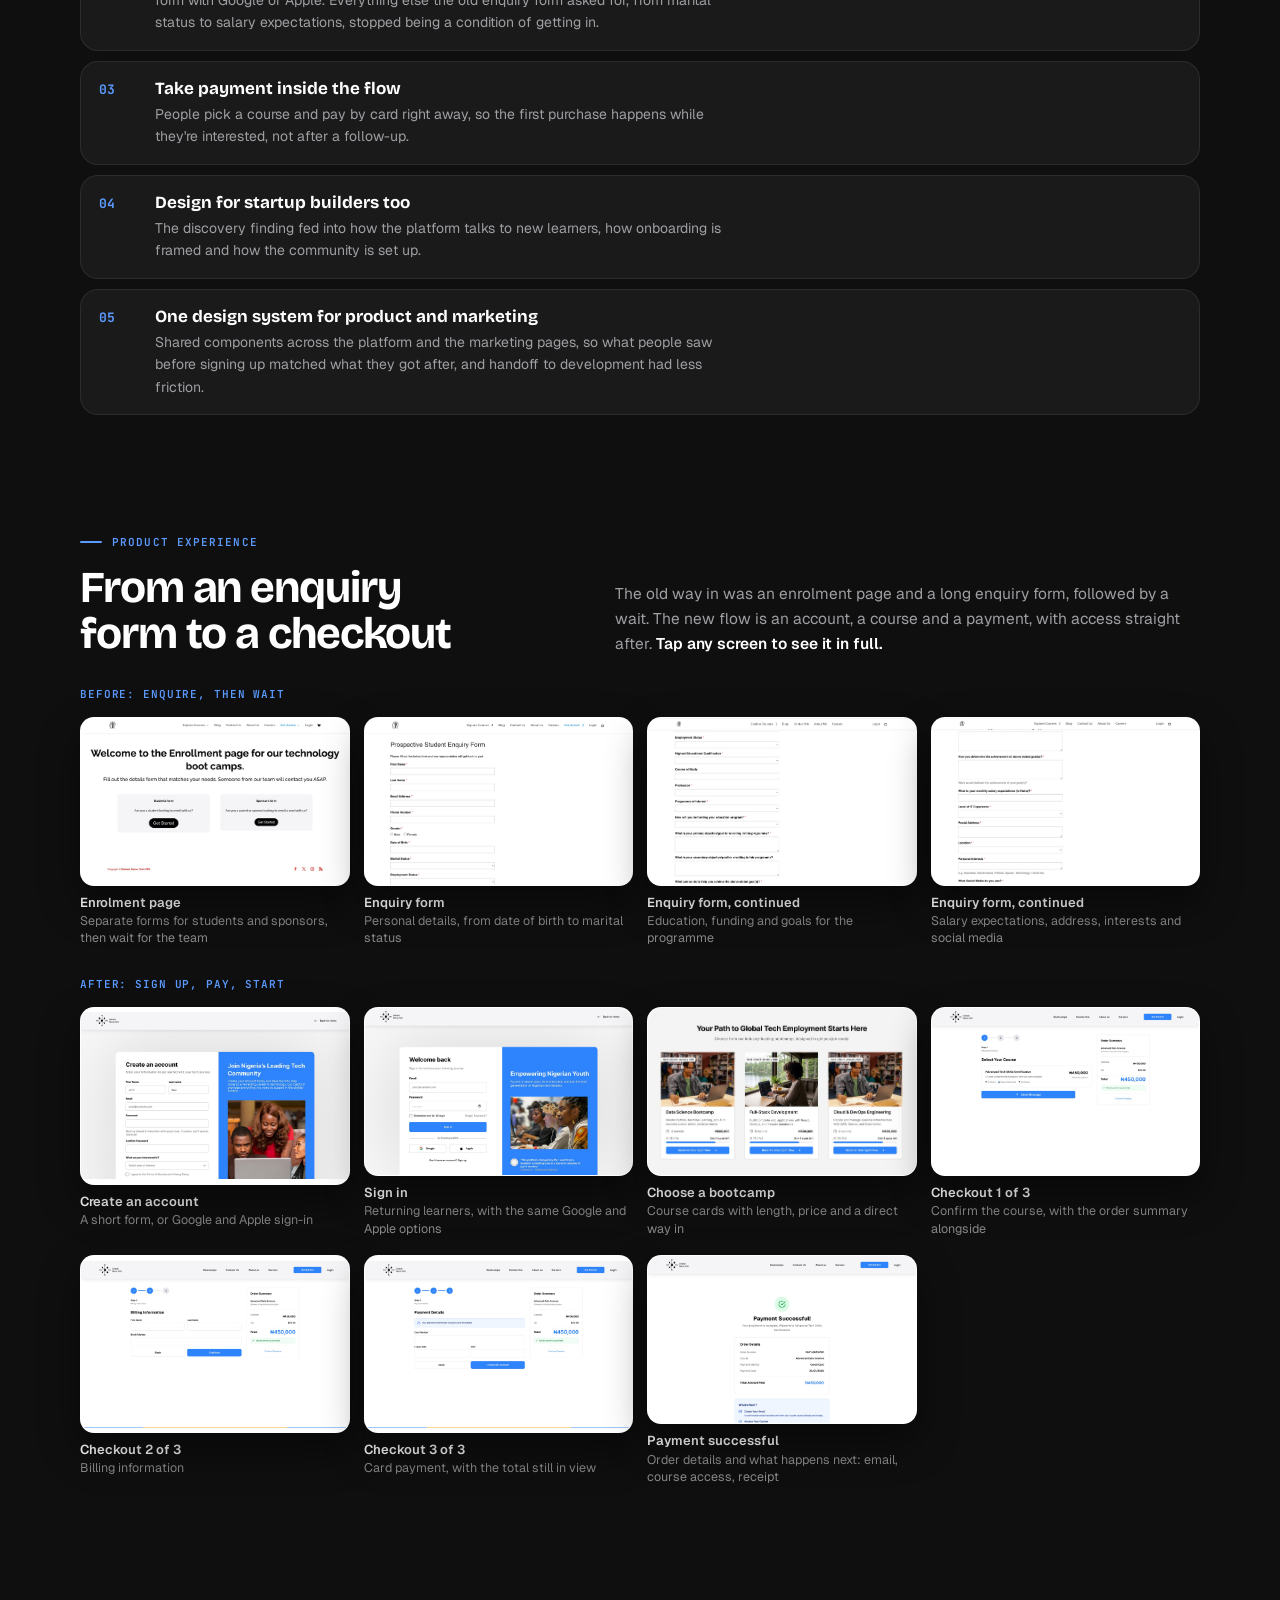
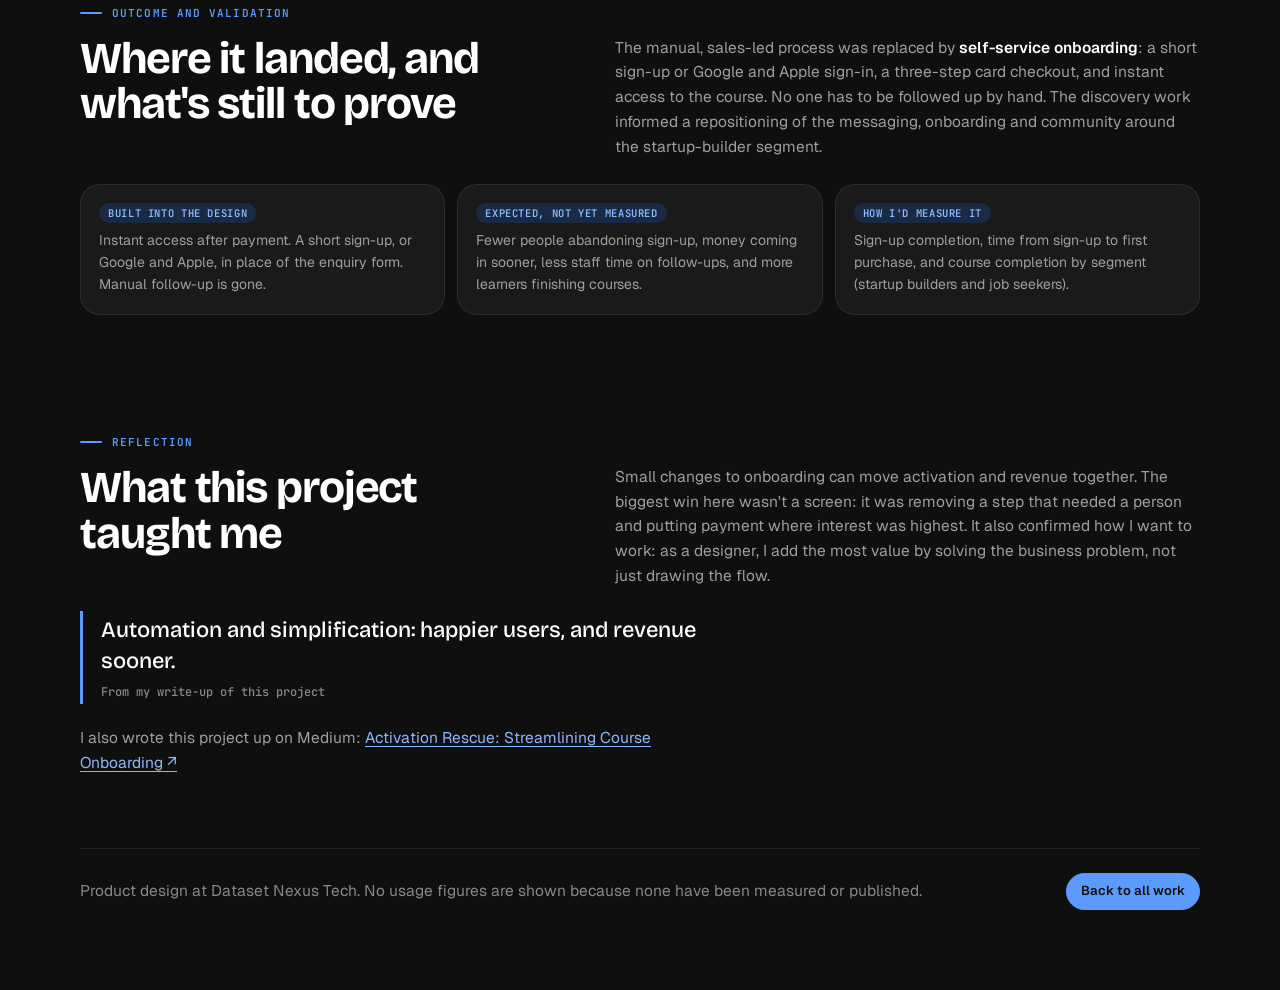
==== commit 6b65ff7a: "Lead with BetAlmighty and Soundyaad, drop the Ogoke Works name - Selected Work order: BetAlmighty, S" ====
--- a/activation-rescue.html
+++ b/activation-rescue.html
@@ -7,7 +7,7 @@
 <meta name="color-scheme" content="light dark">
 <link rel="canonical" href="https://chukwuebukasportfolio.vercel.app/activation-rescue">
 <meta property="og:type" content="article">
-<meta property="og:site_name" content="Ogoke Works">
+<meta property="og:site_name" content="Chukwuebuka Ogoke">
 <meta property="og:title" content="Activation Rescue: from days of waiting to instant access">
 <meta property="og:description" content="Activation Rescue: how Chukwuebuka Ogoke redesigned Dataset Nexus Tech&#x27;s sales-led course onboarding into self-service, with a short sign-up, card checkout and instant access.">
 <meta property="og:url" content="https://chukwuebukasportfolio.vercel.app/activation-rescue">
@@ -21,13 +21,13 @@
 <link rel="preconnect" href="https://fonts.googleapis.com">
 <link rel="preconnect" href="https://fonts.gstatic.com" crossorigin>
 <link rel="stylesheet" href="https://fonts.googleapis.com/css2?family=Bricolage+Grotesque:opsz,wght@12..96,500;12..96,700;12..96,800&family=Geist:wght@400;500;600;700&family=JetBrains+Mono:wght@500;600&display=swap">
-<link rel="stylesheet" href="/assets/site.css?v=15">
+<link rel="stylesheet" href="/assets/site.css?v=21">
 </head>
 <body class="case-page">
 <main class="sheet" id="case">
   <article class="cs t-dnt" id="csBody" aria-labelledby="csTitle">
     <div class="bar-top">
-      <span class="crumb">DN-02</span>
+      <span class="crumb">DN-03</span>
       <nav class="toc" id="csToc" aria-label="Case study sections">
         <a href="#cs-problem">Problem</a><a href="#cs-evidence">Evidence</a><a href="#cs-constraints">Trade-offs</a><a href="#cs-decisions">Decisions</a><a href="#cs-experience">Experience</a><a href="#cs-edges" class="todo-link">Edge cases</a><a href="#cs-outcome">Outcome</a><a href="#cs-reflection">Reflection</a>
       </nav>
@@ -36,7 +36,7 @@
 
     <div class="cover">
       <div class="ctext">
-        <p class="kick">DN-02 · Edtech · Onboarding · Activation</p>
+        <p class="kick">DN-03 · Edtech · Onboarding · Activation</p>
         <h1 id="csTitle">Activation Rescue</h1>
         <p class="lead"><b>From days of waiting to instant access.</b> Students and sponsors on Dataset Nexus Tech's learning platform filled in a long enquiry form, then waited for the team to reach out before they could buy a course. I redesigned it into self-service: sign up, pay, start learning.</p>
         <div class="meta">
@@ -181,5 +181,6 @@
 </main>
 <div class="lb" id="lb" hidden><img id="lbImg" alt=""><p id="lbCap"></p></div>
 <script src="/assets/case.js?v=8" defer></script>
+<script src="/assets/reveal.js?v=1" defer></script>
 </body>
 </html>
--- a/assets/site.css
+++ b/assets/site.css
@@ -89,8 +89,8 @@
 .hcity::before{content:"";position:absolute;inset:0;z-index:-1;opacity:0;transition:opacity .6s;
   background-image:radial-gradient(1.2px 1.2px at 12% 18%,#fff 98%,transparent),radial-gradient(1px 1px at 28% 9%,#fff 98%,transparent),radial-gradient(1.4px 1.4px at 47% 22%,#fff 98%,transparent),radial-gradient(1px 1px at 63% 12%,#fff 98%,transparent),radial-gradient(1.2px 1.2px at 81% 25%,#fff 98%,transparent),radial-gradient(1px 1px at 92% 8%,#fff 98%,transparent),radial-gradient(1px 1px at 6% 34%,#fff 98%,transparent),radial-gradient(1.2px 1.2px at 72% 34%,#fff 98%,transparent)}
 .hcity[data-sky="night"]::before{opacity:.8}
-.hcity[data-sky="day"]{--sky:linear-gradient(180deg,#CFE2F5 0%,#E9EEF1 58%,#F1EFE8 100%);--cap:rgba(255,255,255,.85);--capink:#17181C}
-.hcity[data-sky="night"]{--sky:linear-gradient(180deg,#070C1C 0%,#111A36 55%,#1D1F3A 100%);--cap:rgba(14,16,28,.75);--capink:#E9ECF5}
+.hcity[data-sky="day"]{--sky:linear-gradient(180deg,#AEB4BA 0%,#C9CCCE 45%,#DCDBD6 100%);--cap:rgba(255,255,255,.85);--capink:#17181C}
+.hcity[data-sky="night"]{--sky:radial-gradient(60% 40% at 78% 14%,rgba(220,228,236,.10),transparent 70%),linear-gradient(180deg,#05080C 0%,#0C1218 50%,#151A20 100%);--cap:rgba(14,16,20,.78);--capink:#E9ECF2}
 #heroScene{position:absolute;inset:0;width:100%;height:100%}
 #heroScene .bld{cursor:pointer;transition:transform .35s cubic-bezier(.2,.8,.2,1)}
 #heroScene .bld:hover{transform:translateY(-7px)}
@@ -193,13 +193,15 @@
 .plan.full .panel{position:absolute;z-index:3;left:16px;top:68px;width:min(360px,calc(100% - 32px));max-height:calc(100% - 84px);overflow:auto;background:var(--solid)}
 .plan.full .zoom{top:16px;right:16px}
 .plan.full .key{left:auto;right:16px;bottom:16px}
-.xclose{position:absolute;z-index:4;left:16px;top:16px;display:inline-flex;align-items:center;gap:8px;border:1px solid var(--line);background:var(--solid);color:var(--ink);border-radius:999px;padding:9px 14px;font:600 13.5px var(--body);cursor:pointer;box-shadow:var(--shadow)}
+.xbar{position:absolute;z-index:4;left:16px;top:16px;display:none;gap:8px}
+.plan.full .xbar{display:flex}
+.xclose{display:inline-flex;align-items:center;gap:8px;border:1px solid var(--line);background:var(--solid);color:var(--ink);border-radius:999px;padding:9px 14px;font:600 13.5px var(--body);cursor:pointer;box-shadow:var(--shadow)}
 .xclose:hover{border-color:var(--accent);color:var(--accent)}
 body:has(.plan.full){overflow:hidden}
 @media (max-width:760px){
   .plan.full .panel{left:8px;right:8px;top:auto;bottom:8px;width:auto;max-height:44dvh;border-radius:22px}
   .plan.full .fhint,.plan.full .key{display:none}
-  .xclose{left:8px;top:8px}
+  .xbar{left:8px;top:8px}
   .plan.full .zoom{top:8px;right:8px}
 }
 
@@ -275,7 +277,7 @@
 /* hero + labels */
 .pulse{animation:pulse 3.2s ease-in-out infinite}
 @keyframes pulse{50%{opacity:.35}}
-.tw{animation:tw 6s ease-in-out infinite}
+.tw{animation:tw 6s ease-in-out infinite;animation-delay:var(--tw,0s)}
 @keyframes tw{50%{opacity:.35}}
 /* construction sites */
 .wk.walk{animation:wkwalk var(--t,5s) ease-in-out infinite alternate}
@@ -782,3 +784,40 @@
 @keyframes arx-d2{0%,36%{opacity:0}37%,41%{opacity:1}42%,100%{opacity:0}}
 @keyframes arx-d3{0%,41%{opacity:0}42%,47%{opacity:1}48%,100%{opacity:0}}
 @keyframes arx-now{0%,81%{opacity:0}83%,96%{opacity:1}99%,100%{opacity:0}}
+
+/* Gotham: the searchlight sweeps, the cape stirs (still for reduced motion) */
+@media (prefers-reduced-motion: no-preference){
+  .beam{animation:beam 9s ease-in-out infinite alternate}
+  .vig .cape{transform-box:fill-box;transform-origin:50% 0;animation:cape 3.6s ease-in-out infinite}
+}
+@keyframes beam{0%{transform:rotate(-16deg)}100%{transform:rotate(9deg)}}
+@keyframes cape{50%{transform:skewX(-6deg) scaleX(1.05)}}
+@media (max-width:480px){.hlabels .plabel small{display:none}}
+
+/* hide / show the details card in the full-screen city */
+.plan.full .panel{transition:transform .35s cubic-bezier(.2,.8,.2,1),opacity .25s}
+.plan.full.nopanel .panel{transform:translateX(calc(-100% - 24px));opacity:0;pointer-events:none}
+@media (max-width:760px){.plan.full.nopanel .panel{transform:translateY(calc(100% + 16px))}}
+@media (max-width:1000px){.plan.full .fhint{display:none}}
+@media (prefers-reduced-motion: reduce){.plan.full .panel{transition:none}}
+
+/* intro: the hero city lights up out of the fog on the first visit of a session */
+@media (prefers-reduced-motion: no-preference){
+  .hcity.intro::after{content:"";position:absolute;inset:0;z-index:3;pointer-events:none;background:var(--sky);animation:ix-fog 1.1s .15s ease-out both}
+  .hcity.intro #heroScene .wn{animation:ix-win .35s both;animation-delay:calc(.45s + var(--f) * .11s)}
+  .hcity.intro #heroScene .beam polygon{animation:ix-in .6s 1.15s ease-out both}
+  .hcity.intro #heroScene .vig{animation:ix-vig .5s 1.55s cubic-bezier(.2,.8,.2,1) both}
+  .hcity.intro .hlabels .plabel{animation:ix-in .45s 1.75s ease-out both}
+  .hcity.intro .hexplore{animation:ix-in .45s 1.9s ease-out both}
+}
+@keyframes ix-fog{from{opacity:1}to{opacity:0}}
+@keyframes ix-win{from{opacity:0}}
+@keyframes ix-in{from{opacity:0}}
+@keyframes ix-vig{from{opacity:0;transform:translateY(-6px)}}
+
+/* scroll reveals (assets/reveal.js) */
+html.rv [data-rv]{opacity:0;transform:translateY(18px);transition:opacity .7s cubic-bezier(.2,.8,.2,1),transform .7s cubic-bezier(.2,.8,.2,1);transition-delay:calc(var(--i,0) * 70ms)}
+html.rv [data-rv="zoom"]{transform:translateY(12px) scale(.98)}
+html.rv [data-rv].in{opacity:1;transform:none}
+.bh h2.eyebrow{font:var(--t-label);letter-spacing:.08em;color:var(--muted)}
+.work>.bh{margin-bottom:calc(28px - clamp(40px,6vw,72px))}
